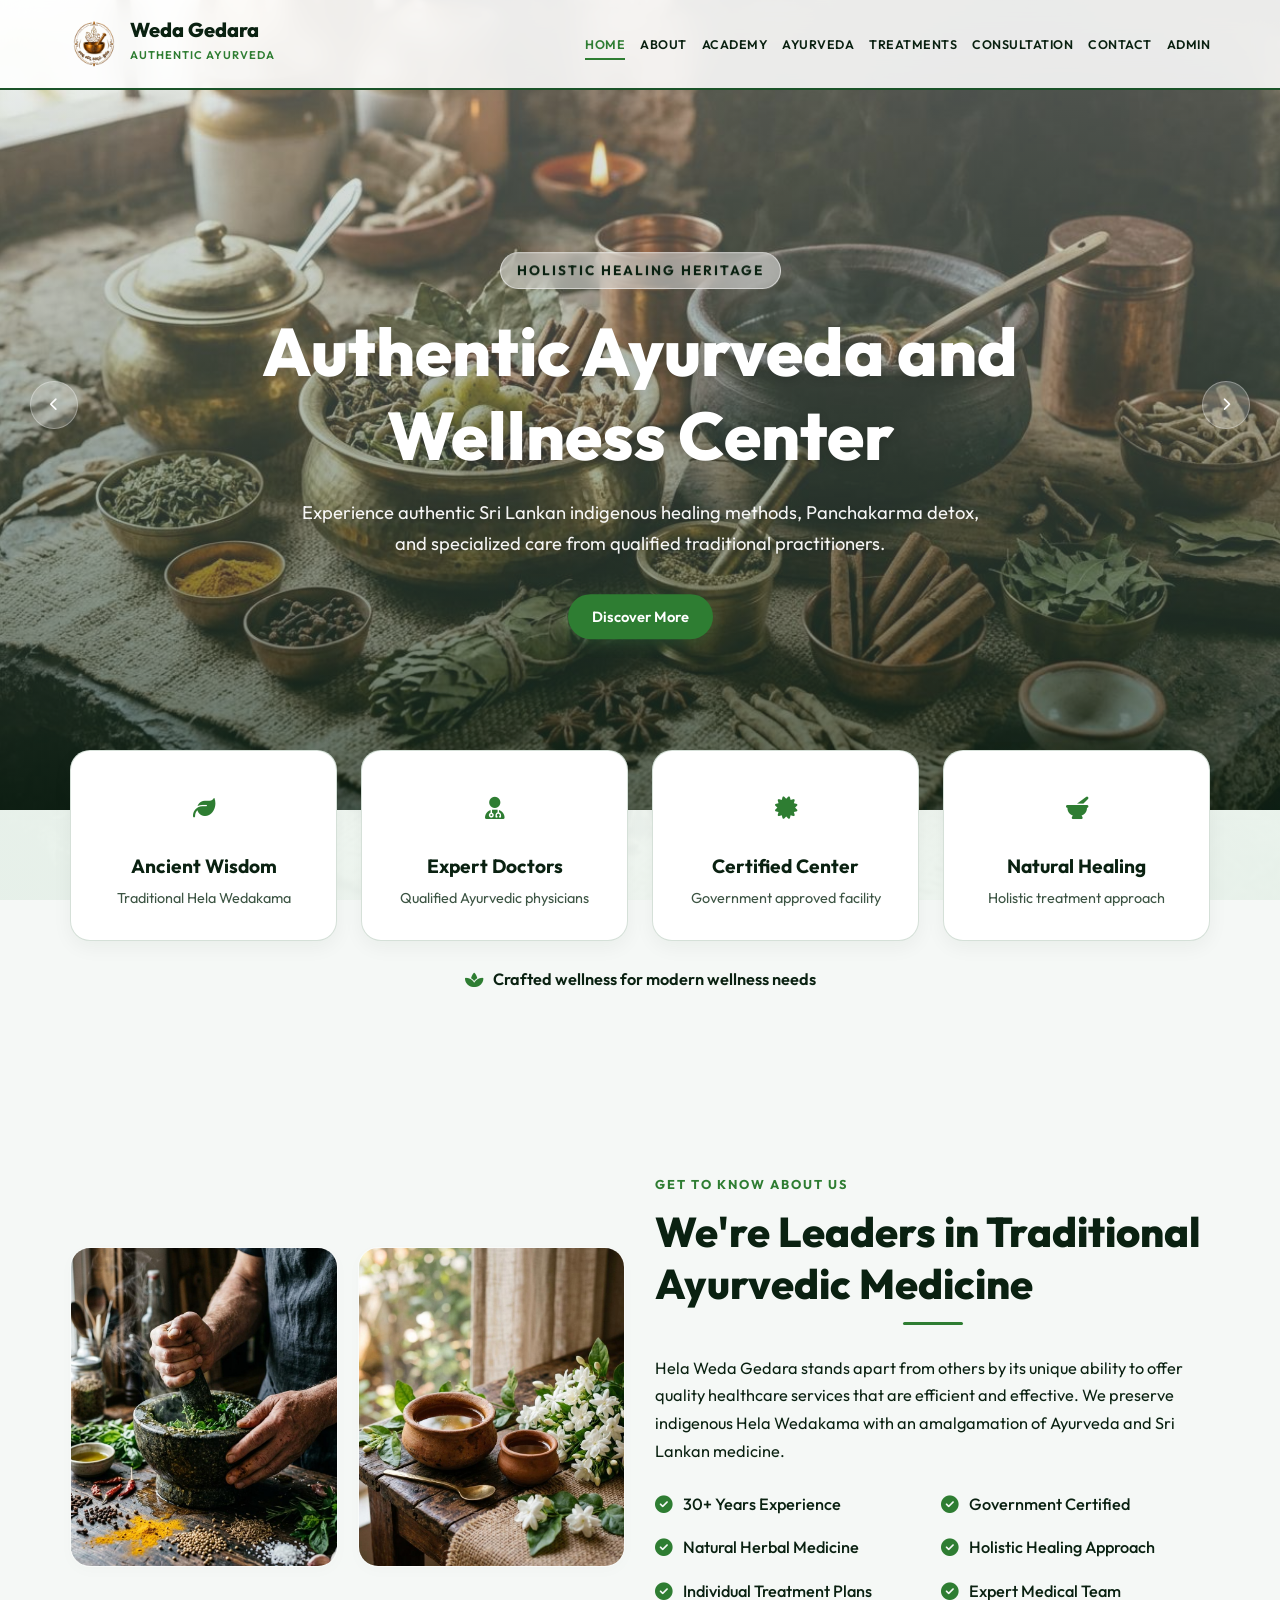
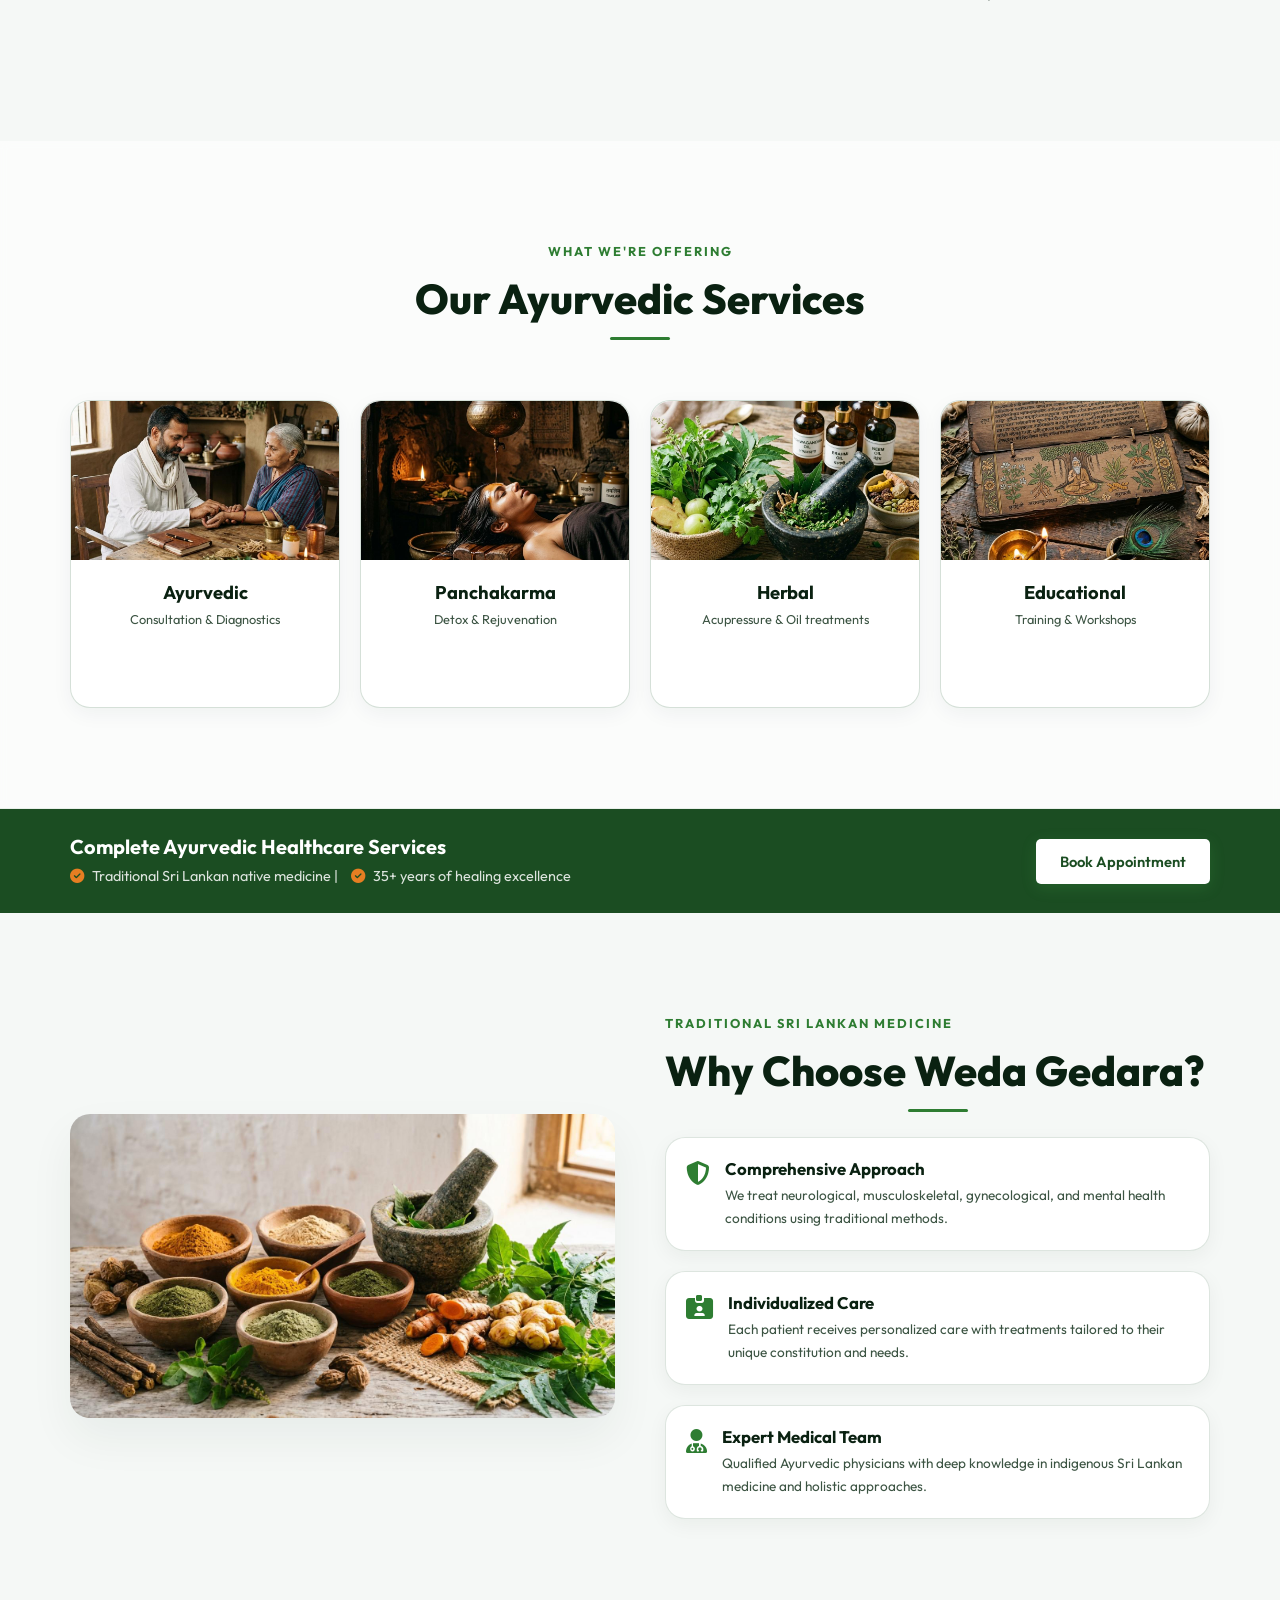
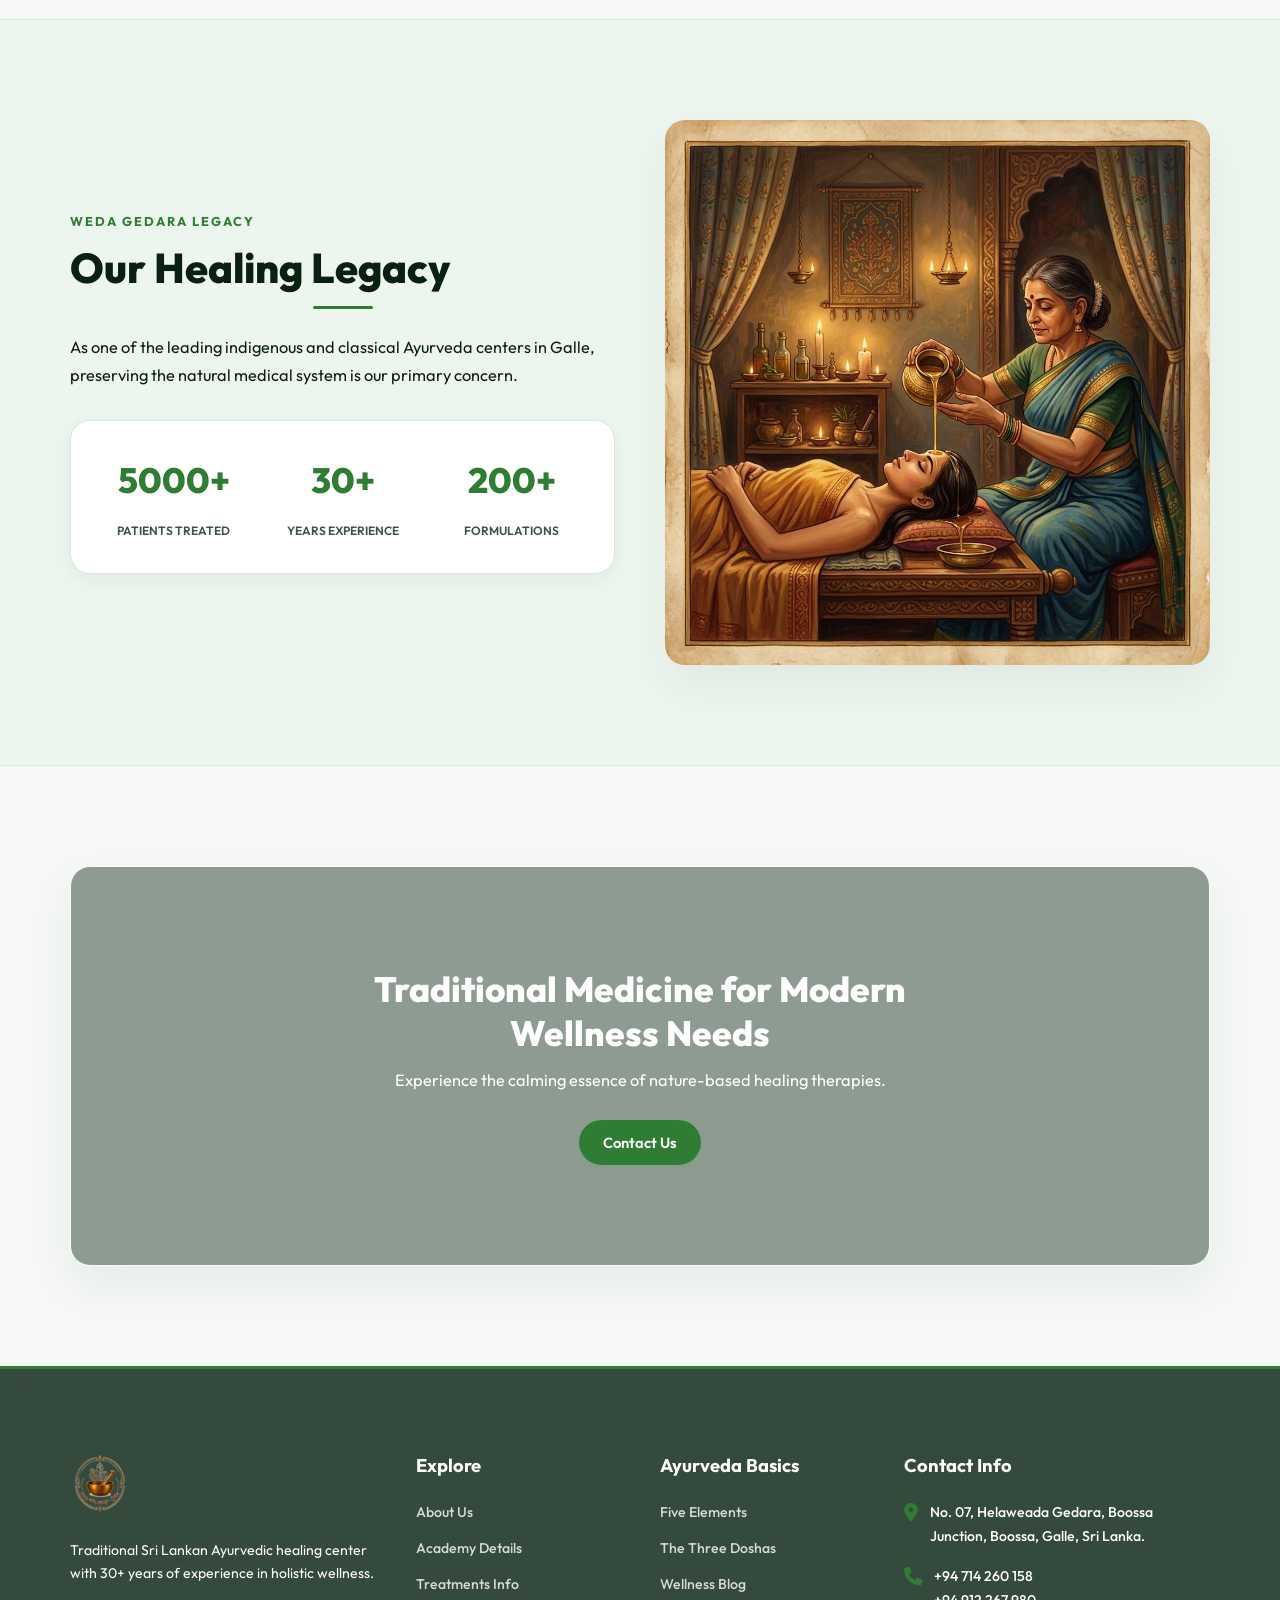
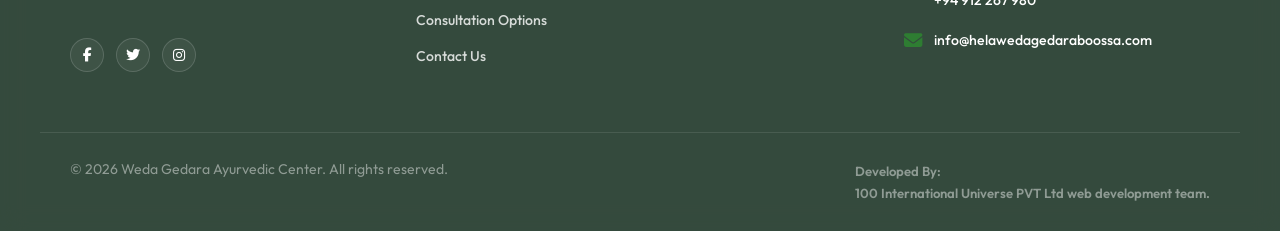
==== index.html @ 86a671c5 "Add files via upload" ====
<!DOCTYPE html>
<html lang="en">
<head>
    <meta charset="UTF-8">
    <meta name="viewport" content="width=device-width, initial-scale=1.0">
    <link rel="icon" type="image/png" href="images/logo.png">
    <title>Home || Weda Gedara || Authentic Ayurvedic Center</title>
    <meta name="description" content="Weda Gedara Ayurvedic Center - Authentic Sri Lankan Traditional Medicine & Healing">
    <!-- Stylesheet -->
    <link rel="stylesheet" href="css/style.css?v=1.2">
    <!-- FontAwesome Icons -->
    <link rel="stylesheet" href="https://cdnjs.cloudflare.com/ajax/libs/font-awesome/6.4.0/css/all.min.css">
</head>
<body>

    <!-- Header Navigation -->
    <header class="site-header">
        <div class="container header-container">
            <a href="index.html" class="logo-wrapper">
                <img src="images/logo.png" alt="Weda Gedara Logo" class="logo-img">
                <div class="logo-text">
                    <h1>Weda Gedara</h1>
                    <span>Authentic Ayurveda</span>
                </div>
            </a>
            <nav class="main-nav">
                <ul class="nav-links">
                    <li><a href="index.html" class="nav-item active">Home</a></li>
                    <li><a href="pages/about/about.html" class="nav-item">About</a></li>
                    <li><a href="pages/academy/academy.html" class="nav-item">Academy</a></li>
                    <li><a href="pages/ayurveda/ayurveda.html" class="nav-item">Ayurveda</a></li>
                    <li><a href="pages/treatments/treatments.html" class="nav-item">Treatments</a></li>
                    <li><a href="pages/consultation/consultation.html" class="nav-item">Consultation</a></li>
                    <li><a href="pages/contact/contact.html" class="nav-item">Contact</a></li>
                    <li><a href="admin/admin.php" class="nav-item" target="_blank">Admin</a></li>
                </ul>
                <button class="mobile-toggler" aria-label="Toggle Menu">
                    <span></span>
                    <span></span>
                    <span></span>
                </button>
            </nav>
        </div>
    </header>

    <!-- Mobile Nav Panel -->
    <div class="mobile-nav-overlay"></div>
    <div class="mobile-nav-panel">
        <a href="index.html" class="nav-item active">Home</a>
        <a href="pages/about/about.html" class="nav-item">About</a>
        <a href="pages/academy/academy.html" class="nav-item">Academy</a>
        <a href="pages/ayurveda/ayurveda.html" class="nav-item">Ayurveda</a>
        <a href="pages/treatments/treatments.html" class="nav-item">Treatments</a>
        <a href="pages/consultation/consultation.html" class="nav-item">Consultation</a>
        <a href="pages/contact/contact.html" class="nav-item">Contact</a>
        <a href="admin/admin.php" class="nav-item" target="_blank">Admin</a>
    </div>

    <!-- Hero Slider Section -->
    <section class="hero-slider">
        <div class="slide active" style="background-image: url('images/hero1.jpg');">
            <div class="slide-content">
                <span class="tagline" id="home_hero_tagline">Traditional Sri Lankan Healing</span>
                <h2 id="home_hero_title">Authentic Ayurveda <span class="serif-italic-highlight">and</span> Wellness Center</h2>
                <p id="home_hero_desc">Preserving the 3,000-year-old heritage of indigenous Desheeya Chikitsa blended with classical Ayurveda.</p>
                <div class="slide-buttons">
                    <a href="pages/about/about.html" class="btn btn-primary">Discover More</a>
                </div>
            </div>
        </div>
        <div class="slide" style="background-image: url('images/slide1.jpg');">
            <div class="slide-content">
                <span class="tagline">30+ Years of Excellence</span>
                <h2>Holistic Healing <span>&</span> Natural Medicine</h2>
                <p>Restore harmony to your body, mind, and spirit with tailored Panchakarma treatments.</p>
                <div class="slide-buttons">
                    <a href="pages/consultation/consultation.html" class="btn btn-primary">Book Consultation</a>
                </div>
            </div>
        </div>
        <div class="slide" style="background-image: url('images/slide3.jpg');">
            <div class="slide-content">
                <span class="tagline">Government Certified Treatments</span>
                <h2>Traditional Medicine <span class="serif-italic-highlight">Academy</span></h2>
                <p>Study orthopedic medicine and traditional bone-setting from experienced practitioners.</p>
                <div class="slide-buttons">
                    <a href="pages/academy/academy.html" class="btn btn-primary">Explore Courses</a>
                </div>
            </div>
        </div>
        <!-- Slider Navigation -->
        <button class="slider-control slider-prev" aria-label="Previous slide"><i class="fa fa-chevron-left"></i></button>
        <button class="slider-control slider-next" aria-label="Next slide"><i class="fa fa-chevron-right"></i></button>
    </section>

    <!-- Overlay Badges / Features Grid -->
    <section class="container" style="margin-bottom: 80px;">
        <div class="features-grid">
            <div class="feature-card reveal-on-scroll">
                <div class="feature-icon-wrapper"><i class="fa fa-leaf"></i></div>
                <h3>Ancient Wisdom</h3>
                <p>Traditional Hela Wedakama</p>
            </div>
            <div class="feature-card reveal-on-scroll" style="transition-delay: 0.1s;">
                <div class="feature-icon-wrapper"><i class="fa fa-user-md"></i></div>
                <h3>Expert Doctors</h3>
                <p>Qualified Ayurvedic physicians</p>
            </div>
            <div class="feature-card reveal-on-scroll" style="transition-delay: 0.2s;">
                <div class="feature-icon-wrapper"><i class="fa fa-certificate"></i></div>
                <h3>Certified Center</h3>
                <p>Government approved facility</p>
            </div>
            <div class="feature-card reveal-on-scroll" style="transition-delay: 0.3s;">
                <div class="feature-icon-wrapper"><i class="fa fa-mortar-pestle"></i></div>
                <h3>Natural Healing</h3>
                <p>Holistic treatment approach</p>
            </div>
        </div>
        <div style="text-align: center; margin-top: 25px; font-weight: 600; color: var(--primary); display: flex; align-items: center; justify-content: center; gap: 10px;">
            <i class="fa fa-spa" style="color: var(--accent);"></i>
            <span>Crafted wellness for modern wellness needs</span>
        </div>
    </section>

    <!-- About Section (Image 1 Side-by-side Layout) -->
    <section class="section-padding reveal-on-scroll">
        <div class="container about-layout">
            <div class="about-images">
                <img src="images/about1.jpg" alt="Ayurvedic Oils" class="about-img-main">
                <img src="images/about2.jpg" alt="Traditional Herbal Pots" class="about-img-overlap">
            </div>
            <div class="about-content">
                <div class="section-header" style="text-align: left; margin-bottom: 30px;">
                    <span class="tagline">get to know about us</span>
                    <h2>We're Leaders in <span class="serif-italic-highlight">Traditional</span> Ayurvedic Medicine</h2>
                </div>
                <p>Hela Weda Gedara stands apart from others by its unique ability to offer quality healthcare services that are efficient and effective. We preserve indigenous Hela Wedakama with an amalgamation of Ayurveda and Sri Lankan medicine.</p>
                <div class="about-list">
                    <div class="about-list-item"><i class="fa fa-check-circle"></i> 30+ Years Experience</div>
                    <div class="about-list-item"><i class="fa fa-check-circle"></i> Government Certified</div>
                    <div class="about-list-item"><i class="fa fa-check-circle"></i> Natural Herbal Medicine</div>
                    <div class="about-list-item"><i class="fa fa-check-circle"></i> Holistic Healing Approach</div>
                    <div class="about-list-item"><i class="fa fa-check-circle"></i> Individual Treatment Plans</div>
                    <div class="about-list-item"><i class="fa fa-check-circle"></i> Expert Medical Team</div>
                </div>
            </div>
        </div>
    </section>

    <!-- Services Overview Section (Image 2 Badge cut-off resolved) -->
    <section class="section-padding reveal-on-scroll" style="background-color: rgba(255,255,255,0.6); backdrop-filter: blur(5px); border-bottom: 1px solid rgba(27, 94, 32, 0.08);">
        <div class="container">
            <div class="section-header">
                <span class="tagline">What we're offering</span>
                <h2>Our Ayurvedic Services</h2>
            </div>
            <div class="services-grid" style="grid-template-columns: repeat(4, 1fr); gap: 20px;">
                <div class="service-card">
                    <div class="service-img-wrapper" style="height: 160px;">
                        <img src="images/consultation_service.jpg" alt="Consultation">
                    </div>
                    <div class="service-info" style="padding: 20px 15px;">
                        <h3 style="font-size: 1.15rem; margin-bottom: 5px;">Ayurvedic</h3>
                        <p style="font-size: 0.8rem; min-height: auto; margin-bottom: 15px; color: var(--text-muted);">Consultation & Diagnostics</p>
                        <a href="pages/consultation/consultation.html" class="btn btn-outline" style="padding: 8px 16px; font-size: 0.85rem;">Read More</a>
                    </div>
                </div>
                <div class="service-card">
                    <div class="service-img-wrapper" style="height: 160px;">
                        <img src="images/panchakarma_service.jpg" alt="Therapy">
                    </div>
                    <div class="service-info" style="padding: 20px 15px;">
                        <h3 style="font-size: 1.15rem; margin-bottom: 5px;">Panchakarma</h3>
                        <p style="font-size: 0.8rem; min-height: auto; margin-bottom: 15px; color: var(--text-muted);">Detox & Rejuvenation</p>
                        <a href="pages/treatments/treatments.html" class="btn btn-outline" style="padding: 8px 16px; font-size: 0.85rem;">Read More</a>
                    </div>
                </div>
                <div class="service-card">
                    <div class="service-img-wrapper" style="height: 160px;">
                        <img src="images/herbal_service.jpg" alt="Herbal">
                    </div>
                    <div class="service-info" style="padding: 20px 15px;">
                        <h3 style="font-size: 1.15rem; margin-bottom: 5px;">Herbal</h3>
                        <p style="font-size: 0.8rem; min-height: auto; margin-bottom: 15px; color: var(--text-muted);">Acupressure & Oil treatments</p>
                        <a href="pages/treatments/treatments.html" class="btn btn-outline" style="padding: 8px 16px; font-size: 0.85rem;">Read More</a>
                    </div>
                </div>
                <div class="service-card">
                    <div class="service-img-wrapper" style="height: 160px;">
                        <img src="images/education_service.jpg" alt="Academy">
                    </div>
                    <div class="service-info" style="padding: 20px 15px;">
                        <h3 style="font-size: 1.15rem; margin-bottom: 5px;">Educational</h3>
                        <p style="font-size: 0.8rem; min-height: auto; margin-bottom: 15px; color: var(--text-muted);">Training & Workshops</p>
                        <a href="pages/academy/academy.html" class="btn btn-outline" style="padding: 8px 16px; font-size: 0.85rem;">Read More</a>
                    </div>
                </div>
            </div>
        </div>
    </section>

    <!-- Complete Healthcare Services Banner Bar -->
    <section class="reveal-on-scroll" style="background-color: #1b4d22; padding: 25px 0; color: white;">
        <div class="container" style="display: flex; justify-content: space-between; align-items: center; flex-wrap: wrap; gap: 20px;">
            <div>
                <h3 style="margin: 0 0 5px 0; color: white; font-size: 1.25rem;">Complete Ayurvedic Healthcare Services</h3>
                <p style="margin: 0; color: rgba(255,255,255,0.85); font-size: 0.9rem;"><i class="fa fa-circle-check" style="color: #e67e22; margin-right: 5px;"></i> Traditional Sri Lankan native medicine | <i class="fa fa-circle-check" style="color: #e67e22; margin-right: 5px; margin-left: 10px;"></i> 35+ years of healing excellence</p>
            </div>
            <a href="pages/consultation/consultation.html" class="btn btn-primary" style="background-color: white; color: #1b4d22; border-color: white; border-radius: 5px; padding: 10px 24px; font-weight: 600;">Book Appointment</a>
        </div>
    </section>

    <!-- Why Choose Weda Gedara Section -->
    <section class="section-padding container reveal-on-scroll">
        <div class="about-layout" style="align-items: center; gap: 50px;">
            <div class="about-images" style="display: block;">
                <img src="images/thumbsup.jpg" alt="Weda Gedara Staff" style="border-radius: var(--radius-md); box-shadow: var(--shadow-lg); width: 100%;">
            </div>
            <div class="about-content">
                <div class="section-header" style="text-align: left; margin-bottom: 25px;">
                    <span class="tagline">Traditional Sri Lankan medicine</span>
                    <h2>Why Choose Weda Gedara?</h2>
                </div>
                <div style="display: flex; flex-direction: column; gap: 20px;">
                    <div class="feature-card" style="padding: 20px; display: flex; align-items: flex-start; gap: 15px; background: white; text-align: left; border: 1px solid rgba(27, 83, 41, 0.15) !important;">
                        <i class="fa fa-shield-halved" style="font-size: 1.5rem; color: var(--accent); margin-top: 3px;"></i>
                        <div>
                            <h4 style="margin: 0 0 5px; font-size: 1.05rem; color: var(--primary);">Comprehensive Approach</h4>
                            <p style="margin: 0; font-size: 0.85rem; color: var(--text-muted);">We treat neurological, musculoskeletal, gynecological, and mental health conditions using traditional methods.</p>
                        </div>
                    </div>
                    <div class="feature-card" style="padding: 20px; display: flex; align-items: flex-start; gap: 15px; background: white; text-align: left; border: 1px solid rgba(27, 83, 41, 0.15) !important;">
                        <i class="fa fa-id-card-clip" style="font-size: 1.5rem; color: var(--accent); margin-top: 3px;"></i>
                        <div>
                            <h4 style="margin: 0 0 5px; font-size: 1.05rem; color: var(--primary);">Individualized Care</h4>
                            <p style="margin: 0; font-size: 0.85rem; color: var(--text-muted);">Each patient receives personalized care with treatments tailored to their unique constitution and needs.</p>
                        </div>
                    </div>
                    <div class="feature-card" style="padding: 20px; display: flex; align-items: flex-start; gap: 15px; background: white; text-align: left; border: 1px solid rgba(27, 83, 41, 0.15) !important;">
                        <i class="fa fa-user-doctor" style="font-size: 1.5rem; color: var(--accent); margin-top: 3px;"></i>
                        <div>
                            <h4 style="margin: 0 0 5px; font-size: 1.05rem; color: var(--primary);">Expert Medical Team</h4>
                            <p style="margin: 0; font-size: 0.85rem; color: var(--text-muted);">Qualified Ayurvedic physicians with deep knowledge in indigenous Sri Lankan medicine and holistic approaches.</p>
                        </div>
                    </div>
                </div>
            </div>
        </div>
    </section>

    <!-- Our Healing Legacy Section -->
    <section class="section-padding reveal-on-scroll" style="background-color: var(--accent-light); border-top: 1px solid rgba(27, 94, 32, 0.08); border-bottom: 1px solid rgba(27, 94, 32, 0.08);">
        <div class="container about-layout" style="align-items: center; gap: 50px;">
            <div class="about-content">
                <div class="section-header" style="text-align: left; margin-bottom: 25px;">
                    <span class="tagline">Weda Gedara Legacy</span>
                    <h2>Our Healing Legacy</h2>
                </div>
                <p>As one of the leading indigenous and classical Ayurveda centers in Galle, preserving the natural medical system is our primary concern.</p>
                <div class="counters-grid" style="background: white; border: 1px solid rgba(27, 83, 41, 0.15) !important; margin-top: 30px;">
                    <div class="counter-item">
                        <span class="counter-num">5000+</span>
                        <span class="counter-label" style="font-size: 0.75rem;">Patients Treated</span>
                    </div>
                    <div class="counter-item">
                        <span class="counter-num">30+</span>
                        <span class="counter-label" style="font-size: 0.75rem;">Years Experience</span>
                    </div>
                    <div class="counter-item">
                        <span class="counter-num">200+</span>
                        <span class="counter-label" style="font-size: 0.75rem;">Formulations</span>
                    </div>
                </div>
            </div>
            <div class="about-images" style="display: block;">
                <img src="images/ayurveda_heals.jpg" alt="Ayurveda Heals" style="border-radius: var(--radius-md); box-shadow: var(--shadow-lg); width: 100%;">
            </div>
        </div>
    </section>

    <!-- Video Story Section (Image 4 Video Loop Integration) -->
    <section class="container section-padding reveal-on-scroll">
        <div class="video-promo-section">
            <video autoplay loop muted playsinline class="promo-video-bg">
                <source src="https://assets.mixkit.co/videos/preview/mixkit-forest-stream-in-the-sunlight-529-large.mp4" type="video/mp4">
                Your browser does not support the video tag.
            </video>
            <div class="video-promo-content">
                <h2>Traditional Medicine for Modern Wellness Needs</h2>
                <p style="margin-bottom: 25px;">Experience the calming essence of nature-based healing therapies.</p>
                <a href="pages/contact/contact.html" class="btn btn-primary">Contact Us</a>
            </div>
        </div>
    </section>

    <!-- Footer Area -->
    <footer class="site-footer">
        <div class="container footer-grid">
            <div class="footer-logo">
                <img src="images/footerlogo.png" alt="Weda Gedara Logo" style="max-height: 60px; width: auto; align-self: start; margin-bottom: 10px;">
                <p>Traditional Sri Lankan Ayurvedic healing center with 30+ years of experience in holistic wellness.</p>
                <div class="footer-socials">
                    <a href="#" class="social-icon" aria-label="Facebook"><i class="fab fa-facebook-f"></i></a>
                    <a href="#" class="social-icon" aria-label="Twitter"><i class="fab fa-twitter"></i></a>
                    <a href="#" class="social-icon" aria-label="Instagram"><i class="fab fa-instagram"></i></a>
                </div>
            </div>
            <div>
                <h4>Explore</h4>
                <ul class="footer-links-list">
                    <li><a href="pages/about/about.html">About Us</a></li>
                    <li><a href="pages/academy/academy.html">Academy Details</a></li>
                    <li><a href="pages/treatments/treatments.html">Treatments Info</a></li>
                    <li><a href="pages/consultation/consultation.html">Consultation Options</a></li>
                    <li><a href="pages/contact/contact.html">Contact Us</a></li>
                </ul>
            </div>
            <div>
                <h4>Ayurveda Basics</h4>
                <ul class="footer-links-list">
                    <li><a href="pages/ayurveda/ayurveda.html">Five Elements</a></li>
                    <li><a href="pages/ayurveda/ayurveda.html#doshas">The Three Doshas</a></li>
                    <li><a href="pages/blog/blog.html">Wellness Blog</a></li>
                </ul>
            </div>
            <div class="footer-contact-col">
                <h4>Contact Info</h4>
                <ul class="footer-contact-info">
                    <li><i class="fa fa-map-marker-alt"></i> <span>No. 07, Helaweada Gedara, Boossa Junction, Boossa, Galle, Sri Lanka.</span></li>
                    <li><i class="fa fa-phone"></i> <span>+94 714 260 158<br>+94 912 267 980</span></li>
                    <li><i class="fa fa-envelope"></i> <span>info@helawedagedaraboossa.com</span></li>
                </ul>
            </div>
        </div>
        <div class="container footer-bottom">
            <p>&copy; 2026 Weda Gedara Ayurvedic Center. All rights reserved.</p>
            <div class="dev-credit-wrapper">
                <span>Developed By: <br>100 International Universe PVT Ltd web development team.</span>
            </div>
        </div>
    </footer>

    <!-- Scripts -->
    <script src="js/script.js"></script>
</body>
</html>
---- css/style.css ----
/* ==========================================================================
   HELA WEDA GEDARA - STYLE SYSTEM (LIGHT GREEN FROSTED GLASSMORPHISM EDITION)
   ========================================================================== */

/* Google Fonts Import */
@import url('https://fonts.googleapis.com/css2?family=Outfit:wght@300;400;500;600;700;800;900&family=Noto+Sans+Sinhala:wght@300;400;500;600;700;800&display=swap');

:root {
    /* Color Tokens (Solid Herbal Green & High Contrast White Palette) */
    --primary: #0a2111;          /* Deep herbal black-green for solid text legibility */
    --primary-light: #1b5329;    /* Rich green highlights & active links */
    --accent: #2e7d32;           /* Solid herbal accent green */
    --accent-light: #edf5ef;     /* Solid soft green highlights background */
    --white: #ffffff;
    --bg-light: #f4f8f5;         /* Soft solid light-green background */
    --card-bg: #ffffff;          /* Solid pure white card background for maximum contrast */
    --text-dark: #0a2111;        /* Deep readable solid dark-green text */
    --text-muted: #3c5443;       /* Solid medium-green details */
    --border-color: rgba(27, 83, 41, 0.16); /* Solid clean borders */
    
    /* Layout/Spacing Tokens */
    --header-height: 90px;
    
    /* Border Radii */
    --radius-sm: 12px;
    --radius-md: 20px;
    --radius-lg: 32px;
    
    /* Shadows */
    --shadow-sm: 0 4px 15px rgba(18, 43, 28, 0.02);
    --shadow-md: 0 10px 30px rgba(18, 43, 28, 0.04);
    --shadow-lg: 0 20px 45px rgba(18, 43, 28, 0.06);
    
    /* Fonts matching Forest Theme */
    --font-heading: 'Outfit', sans-serif;
    --font-body: 'Outfit', sans-serif;
    --font-sinhala: 'Noto Sans Sinhala', 'Outfit', sans-serif;
}

/* Reset and Base Styles - Fully constrained for mobile viewports to prevent overflow */
*, *::before, *::after {
    box-sizing: border-box;
    margin: 0;
    padding: 0;
}

html, body {
    max-width: 100% !important;
    overflow-x: hidden !important;
    margin: 0;
    padding: 0;
}

html {
    scroll-behavior: smooth;
}

body {
    font-family: var(--font-body);
    font-size: 1.02rem;
    background-color: #f5f8f6;
    color: var(--text-dark);
    line-height: 1.7;
    /* Soft faint parchment paper backdrop - reduced opacity on image */
    background-image: radial-gradient(circle at 50% 50%, rgba(247, 251, 248, 0.96) 0%, rgba(235, 245, 238, 0.98) 100%), url('../images/hero1.jpg');
    background-size: cover;
    background-position: center;
    background-attachment: fixed;
}

h1, h2, h3, h4, h5, h6 {
    font-family: var(--font-heading);
    font-weight: 700;
    line-height: 1.25;
    color: var(--primary);
    margin-bottom: 0.5em;
}

p {
    margin-bottom: 1.5rem;
    font-weight: 400;
}

strong, b {
    font-weight: 700;
    color: var(--primary);
}

a {
    color: var(--accent);
    text-decoration: none;
    transition: all 0.3s ease;
    font-weight: 600;
}

a:hover {
    color: var(--primary);
}

img {
    max-width: 100%;
    height: auto;
    display: block;
}

ul {
    list-style: none;
}

/* Custom Sinhala Text Support Styling */
.sinhala-text, [lang="si"] {
    font-family: var(--font-sinhala);
    font-size: 0.94rem;
    line-height: 1.7;
    color: var(--text-dark);
    font-weight: 500;
}

.sinhala-text strong, [lang="si"] strong {
    font-weight: 700;
}

/* ==========================================================================
   COMMON LAYOUTS & CONTAINERS
   ========================================================================== */

.container {
    max-width: 1200px;
    margin: 0 auto;
    padding-left: 30px;
    padding-right: 30px;
}

.section-padding {
    padding-top: 100px;
    padding-bottom: 100px;
}

/* Section Header */
.section-header {
    text-align: center;
    max-width: 750px;
    margin: 0 auto 60px;
}

.section-header .tagline {
    font-family: var(--font-heading);
    text-transform: uppercase;
    font-size: 0.8rem;
    letter-spacing: 2px;
    color: var(--accent);
    margin-bottom: 10px;
    display: block;
    font-weight: 700;
}

.section-header h2 {
    font-size: 2.6rem;
    font-weight: 800;
    position: relative;
    padding-bottom: 15px;
    color: var(--primary);
}

.section-header h2::after {
    content: '';
    position: absolute;
    bottom: 0;
    left: 50%;
    transform: translateX(-50%);
    width: 60px;
    height: 3px;
    background-color: var(--accent);
    border-radius: 2px;
}

/* Buttons (Frosted Pill buttons matching UI style) */
.btn {
    display: inline-flex;
    align-items: center;
    justify-content: center;
    padding: 10px 24px;
    border-radius: 50px; /* Pill buttons from mockups */
    font-family: var(--font-heading);
    font-size: 0.92rem;
    font-weight: 600;
    transition: all 0.4s cubic-bezier(0.4, 0, 0.2, 1);
    cursor: pointer;
    border: none;
    gap: 8px;
}

.btn-primary {
    background-color: var(--accent);
    color: var(--white);
    box-shadow: 0 4px 15px rgba(76, 175, 80, 0.2);
}

.btn-primary:hover {
    background-color: var(--primary);
    transform: translateY(-2px);
    box-shadow: 0 6px 20px rgba(18, 43, 28, 0.25);
}

.btn-outline {
    background-color: rgba(255, 255, 255, 0.45);
    color: var(--text-dark);
    border: 1px solid rgba(255, 255, 255, 0.5);
    backdrop-filter: blur(10px);
    -webkit-backdrop-filter: blur(10px);
}

.btn-outline:hover {
    background-color: var(--accent);
    color: var(--white);
    border-color: var(--accent);
    transform: translateY(-2px);
}

/* ==========================================================================
   HEADER / NAVIGATION (Premium Frosted Glassmorphism Top Bar)
   ========================================================================== */

.site-header {
    position: fixed;
    top: 0;
    left: 0;
    width: 100%;
    height: var(--header-height);
    background-image: linear-gradient(rgba(255, 255, 255, 0.88), rgba(255, 255, 255, 0.88)), url('../images/ayurveda_artwork.jpg') !important;
    background-size: cover !important;
    background-position: center !important;
    backdrop-filter: blur(15px) !important;
    -webkit-backdrop-filter: blur(15px) !important;
    border-bottom: 2px solid #1b5329 !important;
    z-index: 1000;
    transition: all 0.4s ease;
}

.site-header.scrolled {
    height: 75px;
    background-image: linear-gradient(rgba(255, 255, 255, 0.94), rgba(255, 255, 255, 0.94)), url('../images/ayurveda_artwork.jpg') !important;
    box-shadow: 0 4px 20px rgba(10, 35, 18, 0.08) !important;
}

.header-container {
    display: flex;
    align-items: center;
    justify-content: space-between;
    gap: 40px;
    height: 100%;
}

.logo-wrapper {
    display: flex;
    align-items: center;
    gap: 12px;
}

.logo-img {
    height: 55px;
    width: auto;
    object-fit: contain;
}

.logo-text h1 {
    font-size: 1.4rem;
    margin: 0;
    line-height: 1;
    font-weight: 800;
    color: var(--primary);
}

.logo-text span {
    font-size: 0.7rem;
    color: var(--accent); /* Light-green logo highlights */
    letter-spacing: 1px;
    text-transform: uppercase;
    font-weight: 600;
}

/* Navigation Links */
.main-nav {
    display: flex;
    align-items: center;
    gap: 30px;
}

.nav-links {
    display: flex;
    align-items: center;
    gap: 28px;
}

.nav-item {
    font-family: var(--font-body);
    font-size: 0.85rem;
    text-transform: uppercase;
    letter-spacing: 1px;
    color: var(--primary);
    position: relative;
    padding: 8px 0;
    font-weight: 600;
}

.nav-item::after {
    content: '';
    position: absolute;
    bottom: 0;
    left: 0;
    width: 0;
    height: 2px;
    background-color: var(--accent);
    transition: width 0.3s ease;
}

.nav-item:hover, .nav-item.active {
    color: var(--accent);
}

.nav-item:hover::after, .nav-item.active::after {
    width: 100%;
}

/* Mobile Toggler */
.mobile-toggler {
    display: none;
    flex-direction: column;
    justify-content: space-between;
    width: 24px;
    height: 16px;
    background: transparent;
    border: none;
    cursor: pointer;
    z-index: 1100;
}

.mobile-toggler span {
    display: block;
    width: 100%;
    height: 2px;
    background-color: var(--primary);
    transition: all 0.3s ease;
}

/* Mobile Nav Panel */
.mobile-nav-panel {
    position: fixed;
    top: 0;
    right: -100%;
    width: 300px;
    height: 100vh;
    background-color: rgba(255, 255, 255, 0.75);
    backdrop-filter: blur(25px);
    -webkit-backdrop-filter: blur(25px);
    box-shadow: var(--shadow-lg);
    z-index: 1050;
    padding: 100px 40px 40px;
    display: flex;
    flex-direction: column;
    gap: 24px;
    transition: right 0.4s cubic-bezier(0.4, 0, 0.2, 1);
    border-left: 1px solid rgba(255, 255, 255, 0.4);
}

.mobile-nav-panel.open {
    right: 0;
}

.mobile-nav-panel .nav-item {
    font-size: 1.15rem;
    font-weight: 700;
    color: var(--primary);
}

.mobile-nav-panel .nav-item::after {
    background-color: var(--accent);
}

.mobile-nav-overlay {
    position: fixed;
    top: 0;
    left: 0;
    width: 100%;
    height: 100vh;
    background-color: rgba(18, 43, 28, 0.2);
    z-index: 1040;
    opacity: 0;
    pointer-events: none;
    transition: opacity 0.3s ease;
}

.mobile-nav-overlay.show {
    opacity: 1;
    pointer-events: auto;
}

/* ==========================================================================
   HERO / BANNER SLIDER
   ========================================================================== */

.hero-slider {
    position: relative;
    height: 90vh;
    width: 100%;
    overflow: hidden;
}

.slide {
    position: absolute;
    top: 0;
    left: 0;
    width: 100%;
    height: 100%;
    opacity: 0;
    z-index: 1;
    transition: opacity 1.2s cubic-bezier(0.4, 0, 0.2, 1);
    background-size: cover;
    background-position: center;
}

.slide.active {
    opacity: 1;
    z-index: 2;
}

/* Torn paper overlay gradient styling */
.slide::before {
    content: '';
    position: absolute;
    top: 0;
    left: 0;
    width: 100%;
    height: 100%;
    background: linear-gradient(180deg, rgba(238, 245, 240, 0.35) 0%, rgba(18, 43, 28, 0.65) 100%);
    z-index: 2;
}

.slide-content {
    position: absolute;
    top: 55%;
    left: 50%;
    transform: translate(-50%, -50%);
    text-align: center;
    width: 90%;
    max-width: 850px;
    z-index: 3;
}

.slide-content .tagline {
    font-family: var(--font-heading);
    text-transform: uppercase;
    font-size: 0.85rem;
    letter-spacing: 2px;
    color: var(--primary);
    margin-bottom: 20px;
    display: inline-block;
    background-color: rgba(255, 255, 255, 0.45);
    border: 1px solid rgba(255, 255, 255, 0.6);
    backdrop-filter: blur(10px);
    -webkit-backdrop-filter: blur(10px);
    padding: 6px 16px;
    border-radius: 50px;
    font-weight: 700;
}

.slide-content h2 {
    font-size: 4.2rem;
    color: var(--white);
    margin-bottom: 20px;
    text-shadow: 0 2px 10px rgba(0,0,0,0.15);
    font-weight: 800;
}

.slide-content h2 span {
    color: var(--white);
}

.slide-content p {
    color: rgba(255, 255, 255, 0.95);
    font-size: 1.15rem;
    max-width: 700px;
    margin: 0 auto 35px;
    text-shadow: 0 1px 4px rgba(0,0,0,0.1);
}

.slide-buttons {
    display: flex;
    justify-content: center;
    gap: 16px;
}

/* Slider Controls */
.slider-control {
    position: absolute;
    top: 50%;
    transform: translateY(-50%);
    width: 48px;
    height: 48px;
    border-radius: 50%;
    background-color: rgba(255, 255, 255, 0.2);
    border: 1px solid rgba(255, 255, 255, 0.3);
    color: var(--white);
    display: flex;
    align-items: center;
    justify-content: center;
    cursor: pointer;
    z-index: 10;
    transition: all 0.3s ease;
}

.slider-control:hover {
    background-color: var(--white);
    color: var(--accent);
    border-color: var(--white);
}

.slider-prev { left: 30px; }
.slider-next { right: 30px; }

/* ==========================================================================
   GLOBAL GLASSMORPHISM CARDS (Apply Frosted Glass layout to all containers)
   ========================================================================== */

.feature-card, 
.service-card, 
.selector-card-box, 
.course-detail-pane, 
.rates-table-wrapper, 
.appointment-card, 
.blog-card, 
.why-choose-card,
.counters-grid {
    background: #ffffff !important; /* Solid pure white background for maximum text contrast */
    border: 1px solid rgba(27, 83, 41, 0.18) !important;
    box-shadow: 0 6px 20px rgba(10, 33, 17, 0.05) !important;
    backdrop-filter: none !important;
    -webkit-backdrop-filter: none !important;
}

/* ==========================================================================
   FEATURES / BADGES CARDS
   ========================================================================== */

.features-grid {
    display: grid;
    grid-template-columns: repeat(4, 1fr);
    gap: 24px;
    margin-top: -60px;
    position: relative;
    z-index: 10;
}

.feature-card {
    padding: 30px 24px;
    border-radius: var(--radius-md);
    text-align: center;
    transition: all 0.4s cubic-bezier(0.4, 0, 0.2, 1);
}

.feature-card:hover {
    transform: translateY(-6px);
    border-color: var(--accent) !important;
}

.feature-icon-wrapper {
    width: 55px;
    height: 55px;
    background-color: rgba(255, 255, 255, 0.6);
    border-radius: 50%;
    display: flex;
    align-items: center;
    justify-content: center;
    margin: 0 auto 18px;
    color: var(--accent);
    font-size: 1.4rem;
}

.feature-card h3 {
    font-size: 1.2rem;
    margin-bottom: 8px;
    font-weight: 700;
}

.feature-card p {
    font-size: 0.9rem;
    color: var(--text-muted);
    margin: 0;
}

/* ==========================================================================
   ABOUT / LEGACY SECTION
   ========================================================================== */

.about-layout {
    display: flex;
    align-items: center;
    gap: 30px;
}

.about-images {
    flex: 1;
    display: grid;
    grid-template-columns: 1fr 1fr;
    gap: 20px;
}

.about-images img:only-child, 
.about-images > :only-child {
    grid-column: span 2 !important;
    width: 100% !important;
}

.about-img-main, .about-img-overlap {
    width: 100%;
    height: 320px;
    border-radius: var(--radius-md);
    object-fit: cover;
    box-shadow: var(--shadow-sm);
    border: 1px solid rgba(255, 255, 255, 0.45);
    transition: transform 0.4s ease;
}

.about-img-main:hover, .about-img-overlap:hover {
    transform: scale(1.03);
}

.about-content {
    flex: 1;
}

.about-list {
    margin: 25px 0 35px;
    display: grid;
    grid-template-columns: repeat(2, 1fr);
    gap: 16px;
}

.about-list-item {
    display: flex;
    align-items: center;
    gap: 10px;
    font-weight: 500;
    color: var(--text-dark);
}

.about-list-item i {
    color: var(--accent);
    font-size: 1.1rem;
}

/* Counters Box */
.counters-grid {
    display: grid;
    grid-template-columns: repeat(3, 1fr);
    gap: 24px;
    padding: 30px;
    border-radius: var(--radius-md);
    margin-top: 40px;
}

.counter-item {
    text-align: center;
}

.counter-num {
    font-size: 2.2rem;
    font-weight: 800;
    color: var(--accent);
    margin-bottom: 5px;
    display: block;
}

.counter-label {
    font-size: 0.85rem;
    color: var(--text-muted);
    font-weight: 600;
    text-transform: uppercase;
}

/* ==========================================================================
   SERVICES GRID (TREATMENTS & SERVICES) - Watercolor gradient background
   ========================================================================== */

.watercolor-section {
    background: linear-gradient(180deg, rgba(238, 245, 240, 0.2) 0%, rgba(219, 236, 225, 0.4) 100%) !important;
    border-top: 1px solid rgba(255, 255, 255, 0.45);
    border-bottom: 1px solid rgba(255, 255, 255, 0.45);
}

.services-grid {
    display: grid;
    grid-template-columns: repeat(3, 1fr);
    gap: 30px;
}

.service-card {
    border-radius: var(--radius-md);
    overflow: visible;
    transition: all 0.4s ease;
    position: relative;
}

.service-card:hover {
    transform: translateY(-5px);
    border-color: var(--accent) !important;
}

.service-img-wrapper {
    height: 220px;
    overflow: hidden;
    border-radius: 20px 20px 0 0;
    border-bottom: 1px solid rgba(255, 255, 255, 0.45);
}

.service-img-wrapper img {
    width: 100%;
    height: 100%;
    object-fit: cover;
    transition: transform 0.5s ease;
}

.service-card:hover .service-img-wrapper img {
    transform: scale(1.05);
}

.service-icon-badge {
    position: absolute;
    top: 195px;
    right: 24px;
    width: 48px;
    height: 48px;
    background-color: var(--accent);
    border-radius: 50%;
    display: flex;
    align-items: center;
    justify-content: center;
    color: var(--white);
    box-shadow: var(--shadow-md);
    z-index: 10;
}

.service-info {
    padding: 30px 24px 24px;
    text-align: center;
}

.service-info h3 {
    font-size: 1.25rem;
    margin-bottom: 10px;
    font-weight: 700;
}

.service-info p {
    font-size: 0.92rem;
    margin-bottom: 20px;
    min-height: 50px;
    color: var(--text-muted);
}

/* ==========================================================================
   WHY CHOOSE - IMAGE 3 BACKGROUND & CLEAN TEXTBOX OVERLAY
   ========================================================================== */

.why-choose-section {
    background-size: cover;
    background-position: center;
    background-attachment: fixed;
    position: relative;
    padding: 120px 0;
}

.why-choose-section::before {
    content: '';
    position: absolute;
    top: 0;
    left: 0;
    width: 100%;
    height: 100%;
    background-color: rgba(18, 43, 28, 0.45);
    z-index: 1;
}

.why-choose-section .container {
    position: relative;
    z-index: 2;
    display: flex;
    justify-content: flex-start;
}

.why-choose-card {
    padding: 45px;
    border-radius: var(--radius-md);
    max-width: 620px;
    width: 100%;
}

.why-choose-card h2 {
    color: var(--primary);
}

.why-choose-list {
    display: flex;
    flex-direction: column;
    gap: 24px;
    margin-top: 20px;
}

.why-choose-item {
    display: flex;
    gap: 15px;
}

.why-choose-item i {
    color: var(--accent);
    font-size: 1.4rem;
    margin-top: 3px;
}

.why-choose-item h4 {
    margin-bottom: 5px;
    font-weight: 700;
    color: var(--primary);
}

.why-choose-item p {
    margin: 0;
    font-size: 0.92rem;
    color: var(--text-muted);
}

/* ==========================================================================
   VIDEO BG CONTAINER
   ========================================================================== */

.video-promo-section {
    position: relative;
    width: 100%;
    height: 400px;
    border-radius: var(--radius-md);
    overflow: hidden;
    display: flex;
    align-items: center;
    justify-content: center;
    box-shadow: var(--shadow-lg);
    border: 1px solid rgba(255, 255, 255, 0.45);
    background-attachment: scroll !important;
    background-size: cover;
    background-position: center;
    background-repeat: no-repeat;
}

.promo-video-bg {
    position: absolute;
    top: 50%;
    left: 50%;
    width: 100%;
    height: 100%;
    object-fit: cover;
    transform: translate(-50%, -50%);
    z-index: 1;
}

.video-promo-section::before {
    content: '';
    position: absolute;
    top: 0;
    left: 0;
    width: 100%;
    height: 100%;
    background-color: rgba(18, 43, 28, 0.45);
    z-index: 2;
}

.video-promo-content {
    position: relative;
    z-index: 3;
    text-align: center;
    color: var(--white);
    max-width: 600px;
    padding: 20px;
}

.video-promo-content h2 {
    color: var(--white);
    font-size: 2.2rem;
    margin-bottom: 12px;
    font-weight: 800;
}

/* ==========================================================================
   ACADEMY / COURSES
   ========================================================================== */

.course-selector-grid {
    display: grid;
    grid-template-columns: repeat(2, 1fr);
    gap: 40px;
    margin-bottom: 50px;
}

.selector-card-box {
    border-radius: var(--radius-md);
    padding: 35px;
    text-align: center;
    cursor: pointer;
    transition: all 0.3s ease;
}

.selector-card-box:hover, .selector-card-box.active {
    border-color: var(--accent) !important;
    transform: translateY(-4px);
    background-color: rgba(255, 255, 255, 0.65) !important;
}

.selector-card-box .icon-box {
    width: 65px;
    height: 65px;
    border-radius: 50%;
    background-color: rgba(255, 255, 255, 0.6);
    color: var(--accent);
    display: flex;
    align-items: center;
    justify-content: center;
    font-size: 1.8rem;
    margin: 0 auto 20px;
}

.selector-card-box h3 {
    font-size: 1.4rem;
    margin-bottom: 10px;
    font-weight: 700;
}

.selector-card-box .price {
    display: inline-block;
    background-color: var(--accent);
    color: var(--white);
    padding: 6px 18px;
    border-radius: 50px; /* Pill tags */
    font-weight: 700;
    font-size: 1.05rem;
    margin-top: 15px;
}

.course-detail-pane {
    display: none;
    border-radius: var(--radius-md);
    padding: 45px;
}

.course-detail-pane.active {
    display: block;
}

.course-info-layout {
    display: grid;
    grid-template-columns: 2fr 1fr;
    gap: 45px;
}

.course-meta-grid {
    display: grid;
    grid-template-columns: repeat(2, 1fr);
    gap: 20px;
    margin: 30px 0;
}

.course-meta-item {
    background-color: rgba(255, 255, 255, 0.5);
    padding: 18px;
    border-radius: var(--radius-sm);
    display: flex;
    align-items: center;
    gap: 15px;
    border: 1px solid rgba(255, 255, 255, 0.45);
}

.course-meta-item i {
    font-size: 1.4rem;
    color: var(--accent);
}

.course-meta-item h4 {
    font-size: 0.85rem;
    margin: 0;
    color: var(--text-muted);
}

.course-meta-item p {
    font-size: 1.05rem;
    font-weight: 700;
    margin: 0;
    color: var(--primary);
}

.course-outline h3 {
    margin-top: 40px;
    border-left: 4px solid var(--accent);
    padding-left: 15px;
    font-weight: 700;
}

.outline-accordion {
    margin-top: 20px;
}

.accordion-item {
    border-bottom: 1px solid rgba(255, 255, 255, 0.35);
    padding: 16px 0;
}

.accordion-header {
    display: flex;
    align-items: center;
    justify-content: space-between;
    cursor: pointer;
}

.accordion-header h4 {
    margin: 0;
    font-size: 1.1rem;
    font-weight: 700;
    color: var(--primary);
}

.accordion-header i {
    transition: transform 0.3s ease;
}

.accordion-item.open .accordion-header i {
    transform: rotate(180deg);
}

.accordion-body {
    display: none;
    padding-top: 15px;
    color: var(--text-muted);
    font-size: 0.95rem;
}

.accordion-item.open .accordion-body {
    display: block;
}

/* ==========================================================================
   CONSULTATION / TABLES
   ========================================================================== */

.rates-table-wrapper {
    border-radius: var(--radius-md);
    overflow: hidden;
    overflow-x: auto;
    max-width: 780px; /* Restrict table width so it doesn't stretch to screen edges */
}

.consultation-info-grid {
    display: grid;
    grid-template-columns: 2.2fr 1fr;
    gap: 50px;
}

@media (max-width: 992px) {
    .consultation-info-grid {
        grid-template-columns: 1fr !important;
        gap: 30px !important;
    }
}

.rates-table {
    width: 100%;
    border-collapse: collapse;
    text-align: left;
}

.rates-table th {
    background-color: var(--accent);
    color: var(--white);
    padding: 18px 24px;
    font-family: var(--font-heading);
    font-weight: 700;
}

.rates-table td {
    padding: 16px 24px;
    border-bottom: 1px solid rgba(255, 255, 255, 0.35);
    font-weight: 500;
}

.rates-table tr:last-child td {
    border-bottom: none;
}

.rates-table tr:nth-child(even) {
    background-color: rgba(255, 255, 255, 0.25);
}

/* Booking Grid */
.booking-form-grid {
    display: grid;
    grid-template-columns: 1fr 1.1fr;
    gap: 30px;
    align-items: center;
    max-width: 960px;
    margin: 0 auto;
}

/* Contact Info Map Grid */
.contact-info-map-grid {
    display: grid;
    grid-template-columns: 1fr 1.2fr;
    gap: 40px;
    align-items: start;
}

/* Appointment Form */
.appointment-card {
    border-radius: var(--radius-md);
    padding: 45px;
    max-width: 850px;
    margin: 0 auto;
}

.form-grid {
    display: grid;
    grid-template-columns: repeat(2, 1fr);
    gap: 24px;
}

.form-group-full {
    grid-column: span 2;
}

.form-group label {
    display: block;
    font-family: var(--font-heading);
    font-size: 0.85rem;
    margin-bottom: 8px;
    color: var(--primary);
    font-weight: 600;
}

input[type="text"], input[type="email"], input[type="tel"], select, textarea {
    width: 100% !important;
    padding: 14px 20px !important;
    border-radius: var(--radius-sm) !important;
    border: 1.5px solid rgba(10, 33, 17, 0.28) !important; /* Highly visible green-grey border outline */
    background-color: #f5f9f6 !important; /* Soft textured green backdrop */
    font-family: var(--font-body) !important;
    font-size: 1rem !important;
    transition: all 0.3s ease !important;
    color: var(--primary) !important;
}

input::placeholder, textarea::placeholder {
    color: #8fa697 !important;
}

input:focus, select:focus, textarea:focus {
    outline: none !important;
    border-color: var(--accent) !important;
    background-color: #ffffff !important;
    box-shadow: 0 0 10px rgba(46, 125, 50, 0.2) !important;
}

.form-submit-btn, .appointment-form button, .contact-form button, form button[type="submit"] {
    background-color: var(--accent) !important;
    color: var(--white) !important;
    border-radius: 50px !important; /* Elegant pill button */
    padding: 12px 40px !important;
    border: none !important;
    font-weight: 700 !important;
    font-size: 1.05rem !important;
    transition: all 0.3s ease !important;
    cursor: pointer !important;
    display: inline-block;
    margin: 20px auto 0;
    box-shadow: 0 4px 15px rgba(46, 125, 50, 0.25) !important;
}

.form-submit-btn:hover, .appointment-form button:hover, .contact-form button:hover, form button[type="submit"]:hover {
    background-color: var(--primary-light) !important;
    transform: translateY(-2px) !important;
    box-shadow: 0 6px 20px rgba(46, 125, 50, 0.35) !important;
}

/* ==========================================================================
   BLOG / NEWS LISTING
   ========================================================================== */

.blog-grid {
    display: grid;
    grid-template-columns: repeat(3, 1fr);
    gap: 30px;
}

.blog-card {
    border-radius: var(--radius-md);
    overflow: hidden;
    display: flex;
    flex-direction: column;
}

.blog-card:hover {
    transform: translateY(-5px);
    border-color: var(--accent) !important;
}

.blog-img-wrapper {
    height: 190px;
    position: relative;
}

.blog-img-wrapper img {
    width: 100%;
    height: 100%;
    object-fit: cover;
}

.blog-date-badge {
    position: absolute;
    top: 20px;
    left: 20px;
    background-color: var(--accent);
    color: var(--white);
    padding: 5px 12px;
    border-radius: 50px;
    font-size: 0.75rem;
    font-weight: 700;
}

.blog-card-body {
    padding: 25px 22px;
    display: flex;
    flex-direction: column;
    flex: 1;
}

.blog-card-body h3 {
    font-size: 1.2rem;
    line-height: 1.35;
    margin-bottom: 12px;
    font-weight: 700;
    color: var(--primary);
}

.blog-card-body p {
    color: var(--text-muted);
    font-size: 0.9rem;
    margin-bottom: 20px;
    flex: 1;
}

.blog-readmore {
    font-family: var(--font-heading);
    font-weight: 600;
    display: inline-flex;
    align-items: center;
    gap: 6px;
    font-size: 0.88rem;
}

.blog-readmore i {
    font-size: 0.75rem;
    transition: transform 0.3s ease;
}

.blog-readmore:hover i {
    transform: translateX(4px);
}

/* ==========================================================================
   FOOTER (SOIL BROWN BACKDROP - Bradley style root theme)
   ========================================================================== */

.site-footer {
    position: relative;
    background-image: url('../images/hero2.jpg') !important; /* Beautiful dense traditional backdrop */
    background-size: cover;
    background-position: center;
    background-attachment: fixed;
    color: #ffffff !important;
    padding: 85px 0 25px;
    font-size: 0.88rem;
    border-top: 3px solid var(--accent);
    z-index: 1;
}

.site-footer::before {
    content: '';
    position: absolute;
    top: 0;
    left: 0;
    width: 100%;
    height: 100%;
    background-color: rgba(10, 36, 20, 0.82) !important; /* Dark contrast overlay to guarantee text legibility */
    backdrop-filter: blur(12px) !important; /* Soft blur so the traditional image remains visible */
    -webkit-backdrop-filter: blur(12px) !important;
    z-index: -1;
}

.site-footer h3, .site-footer h4 {
    color: #ffffff !important; /* Pure white headers for perfect contrast */
    margin-bottom: 24px;
    font-size: 1.15rem;
    font-weight: 700;
}

.site-footer h3 {
    font-size: 1.4rem;
}

.footer-grid {
    display: grid;
    grid-template-columns: 1.5fr 1fr 1fr 1.5fr;
    gap: 40px;
    margin-bottom: 60px;
}

.footer-logo {
    display: flex;
    flex-direction: column;
    gap: 15px;
}

.footer-logo p {
    line-height: 1.6;
}

.footer-links-list {
    display: flex;
    flex-direction: column;
    gap: 12px;
}

.footer-links-list a {
    color: rgba(255, 255, 255, 0.8);
    font-weight: 500;
}

.footer-links-list a:hover {
    color: var(--white);
    padding-left: 4px;
}

.footer-contact-info {
    display: flex;
    flex-direction: column;
    gap: 16px;
}

.footer-contact-info li {
    display: flex;
    gap: 12px;
    font-weight: 500;
}

.footer-contact-info i {
    color: var(--accent);
    font-size: 1.15rem;
    margin-top: 3px;
}

.social-icon {
    width: 34px;
    height: 34px;
    border-radius: 50%;
    background-color: rgba(255, 255, 255, 0.05);
    color: var(--white);
    display: flex;
    align-items: center;
    justify-content: center;
    transition: all 0.3s ease;
    border: 1px solid rgba(255, 255, 255, 0.15);
}

.social-icon:hover {
    background-color: var(--accent);
    color: var(--white);
    border-color: var(--accent);
    transform: translateY(-3px);
}

.footer-bottom {
    border-top: 1px solid rgba(255, 255, 255, 0.1);
    padding-top: 25px;
    display: flex;
    justify-content: space-between;
    align-items: center;
    color: rgba(255, 255, 255, 0.45);
    flex-wrap: wrap;
    gap: 15px;
}

.footer-bottom a {
    color: rgba(255, 255, 255, 0.45);
}

.footer-bottom a:hover {
    color: var(--white);
}

.dev-credit-wrapper {
    display: flex;
    align-items: center;
    gap: 6px;
    font-size: 0.82rem;
    color: rgba(255, 255, 255, 0.45);
    font-weight: 600;
    flex-wrap: wrap;
}

.dev-logo-img {
    height: 32px;
    width: auto;
    object-fit: contain;
    vertical-align: middle;
}

/* ==========================================================================
   RESPONSIVE DESIGN (MEDIA QUERIES)
   ========================================================================== */

@media (min-width: 1200px) {
    .container {
        max-width: 1200px;
    }
}

/* Widescreen Tablet & Small Laptop (Prevent overlap on intermediate PC screens) */
@media (min-width: 1251px) and (max-width: 1400px) {
    .nav-links {
        gap: 15px !important;
    }
    .nav-item {
        font-size: 0.78rem !important;
        letter-spacing: 0.5px !important;
    }
    .logo-text h1 {
        font-size: 1.25rem !important;
    }
    .logo-img {
        height: 48px !important;
    }
}

/* Tablet Landscape and Smaller (Switch to Hamburger Menu) */
@media (max-width: 1250px) {
    .nav-links {
        display: none !important;
    }
    
    .mobile-toggler {
        display: flex !important;
    }
    
    .header-container {
        padding-left: 12px !important;
        padding-right: 12px !important;
        width: 100% !important;
    }
}

/* Tablet Portrait & Grid Optimizations */
@media (max-width: 1024px) {
    body {
        font-size: 1rem;
    }
    
    .container {
        max-width: 960px;
        padding-left: 20px;
        padding-right: 20px;
    }
    
    .features-grid {
        grid-template-columns: repeat(2, 1fr);
        margin-top: -30px;
        gap: 20px;
    }
    
    .services-grid, .blog-grid {
        grid-template-columns: repeat(2, 1fr) !important;
        gap: 25px;
    }
    
    .footer-grid {
        grid-template-columns: repeat(2, 1fr);
        gap: 30px;
    }
    
    .about-layout {
        gap: 40px;
    }
}

/* Mobile Portrait */
@media (max-width: 768px) {
    :root {
        --header-height: 75px;
    }
    
    .container {
        padding-left: 15px;
        padding-right: 15px;
    }
    
    .course-meta-grid {
        grid-template-columns: 1fr !important;
        gap: 15px;
    }
    
    .rates-table {
        min-width: 550px !important;
    }
    
    .logo-img {
        height: 42px !important;
    }
    
    .logo-text h1 {
        font-size: 1.15rem !important;
    }
    
    .logo-text span {
        font-size: 0.6rem !important;
        letter-spacing: 0.5px !important;
    }
    
    .section-padding {
        padding-top: 70px;
        padding-bottom: 70px;
    }
    
    .section-header h2 {
        font-size: 2.1rem;
    }
    
    .hero-slider {
        height: 80vh;
    }
    
    .slide-content h2 {
        font-size: 2.4rem;
    }
    
    .about-layout {
        flex-direction: column;
        gap: 30px;
    }
    
    .about-images {
        width: 100%;
    }
    
    .about-img-main, .about-img-overlap {
        height: 250px;
    }
    
    .why-choose-card {
        padding: 30px 20px;
    }
    
    .form-grid {
        grid-template-columns: 1fr;
        gap: 15px;
    }
    
    .form-group-full {
        grid-column: span 1;
    }

    .bilingual-grid {
        grid-template-columns: 1fr !important;
        gap: 24px !important;
    }

    .course-selector-grid {
        grid-template-columns: 1fr !important;
        gap: 20px !important;
    }

    .course-info-layout {
        grid-template-columns: 1fr !important;
        gap: 30px !important;
    }
}

@media (max-width: 576px) {
    .section-header h2 {
        font-size: 1.8rem;
    }
    
    .features-grid, .services-grid, .blog-grid, .footer-grid, .counters-grid {
        grid-template-columns: 1fr !important;
        gap: 20px;
    }
    
    .slide-content h2 {
        font-size: 1.9rem;
    }
}

/* Bilingual layout grid system */
.bilingual-grid {
    display: grid;
    grid-template-columns: 1fr 1fr;
    gap: 40px;
    margin-top: 30px;
}

/* Contact page grid system */
.contact-grid {
    display: grid;
    grid-template-columns: 1fr 2fr;
    gap: 50px;
}

@media (max-width: 992px) {
    .contact-grid {
        grid-template-columns: 1fr !important;
        gap: 30px !important;
    }
    .booking-form-grid {
        grid-template-columns: 1fr !important;
        gap: 30px !important;
    }
    .contact-info-map-grid {
        grid-template-columns: 1fr !important;
        gap: 30px !important;
    }
}

/* Beautiful responsive footer grid - prevents long vertical listing on mobile/tab */
@media (max-width: 768px) {
    .footer-grid {
        grid-template-columns: repeat(2, 1fr) !important;
        gap: 30px !important;
    }
    .footer-logo {
        grid-column: span 2;
    }
    .footer-contact-col {
        grid-column: span 2;
    }
}

/* Force social media links in footer to lay out side-by-side (row) */
.footer-socials {
    display: flex !important;
    flex-direction: row !important;
    gap: 12px !important;
    margin-top: 15px !important;
}

/* Premium directional scroll reveal animations with ultra-smooth bezier curve */
.reveal-on-scroll {
    opacity: 0 !important;
    transform: translateY(30px) scale(0.97) !important;
    transition: opacity 1.4s cubic-bezier(0.16, 1, 0.3, 1), transform 1.4s cubic-bezier(0.16, 1, 0.3, 1) !important;
    will-change: transform, opacity;
}
.reveal-on-scroll.revealed {
    opacity: 1 !important;
    transform: translateY(0) scale(1) !important;
}

/* Sequential Staggered Scroll Delays for Grid elements */
.services-grid > .service-card:nth-child(1) { transition-delay: 0.1s !important; }
.services-grid > .service-card:nth-child(2) { transition-delay: 0.2s !important; }
.services-grid > .service-card:nth-child(3) { transition-delay: 0.3s !important; }

.features-grid > .feature-card:nth-child(1) { transition-delay: 0.05s !important; }
.features-grid > .feature-card:nth-child(2) { transition-delay: 0.1s !important; }
.features-grid > .feature-card:nth-child(3) { transition-delay: 0.15s !important; }
.features-grid > .feature-card:nth-child(4) { transition-delay: 0.2s !important; }

.blog-grid > .blog-card:nth-child(1) { transition-delay: 0.1s !important; }
.blog-grid > .blog-card:nth-child(2) { transition-delay: 0.2s !important; }
.blog-grid > .blog-card:nth-child(3) { transition-delay: 0.3s !important; }

/* Springy micro-interaction transitions for all card boxes */
.service-card, .feature-card, .blog-card, .why-choose-card, .selector-card-box {
    position: relative;
    transition: transform 0.8s cubic-bezier(0.16, 1, 0.3, 1), box-shadow 0.8s cubic-bezier(0.16, 1, 0.3, 1), border-color 0.4s ease !important;
}

/* Frosted shine overlay effect on hover */
.service-card::after, .feature-card::after, .blog-card::after, .why-choose-card::after {
    content: '';
    position: absolute;
    top: 0;
    left: 0;
    width: 100%;
    height: 100%;
    border-radius: inherit;
    background: linear-gradient(135deg, rgba(255, 255, 255, 0.3) 0%, rgba(255, 255, 255, 0) 100%);
    opacity: 0;
    transition: opacity 0.5s ease;
    pointer-events: none;
    z-index: 1;
}

.service-card:hover::after, .feature-card:hover::after, .blog-card:hover::after, .why-choose-card:hover::after {
    opacity: 1;
}

.service-card:hover, .feature-card:hover, .blog-card:hover, .selector-card-box:hover {
    transform: translateY(-8px) scale(1.01) !important;
    border-color: rgba(72, 155, 96, 0.8) !important;
    box-shadow: 0 0 25px rgba(72, 155, 96, 0.35) !important; /* Elegant neon lighting glow effect */
}

/* Gently rotate badges on card hover */
.service-card:hover .service-icon-badge {
    transform: scale(1.1) rotate(15deg) !important;
}

.service-icon-badge {
    transition: transform 0.5s cubic-bezier(0.175, 0.885, 0.32, 1.275), background-color 0.3s ease !important;
}

/* Soft glowing button pulse keyframes */
@keyframes soft-glow {
    0% { box-shadow: 0 4px 15px rgba(72, 155, 96, 0.2); }
    50% { box-shadow: 0 4px 25px rgba(72, 155, 96, 0.45); }
    100% { box-shadow: 0 4px 15px rgba(72, 155, 96, 0.2); }
}

.btn-primary {
    animation: soft-glow 3s infinite ease-in-out !important;
}
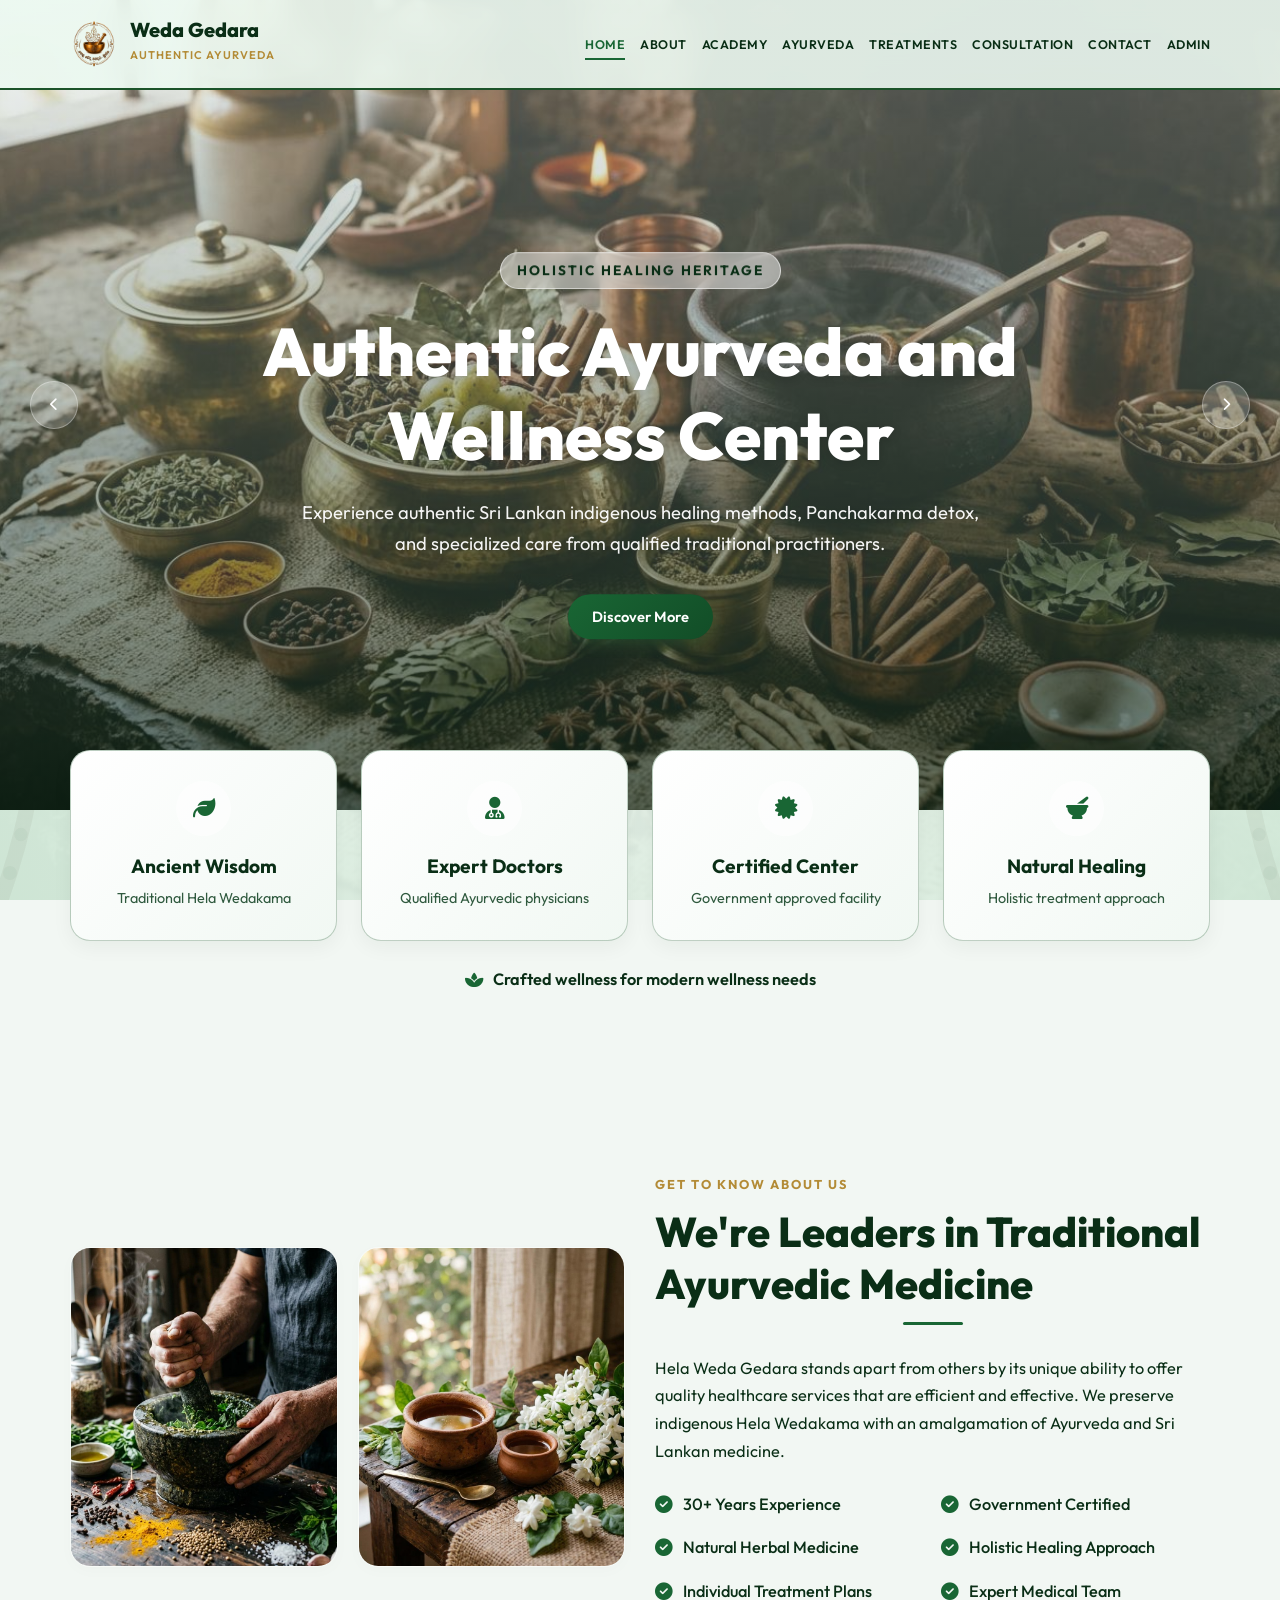
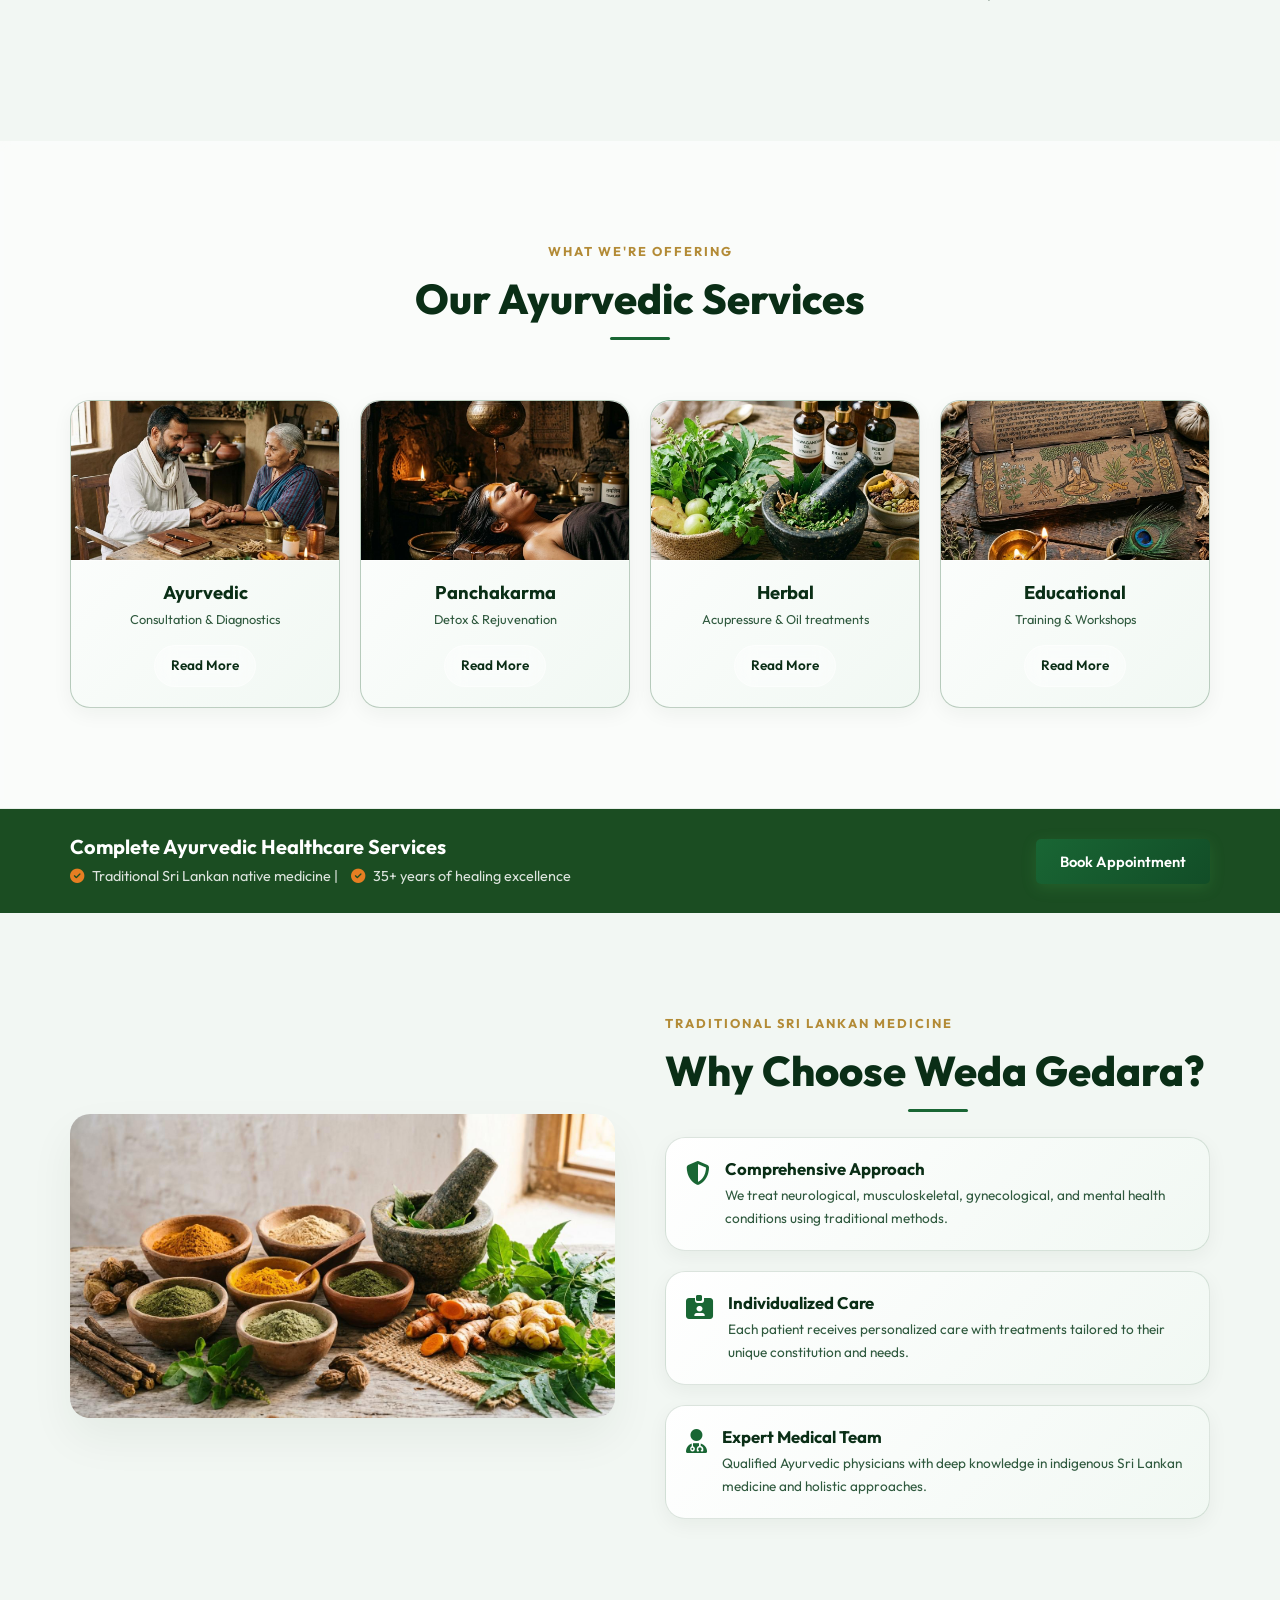
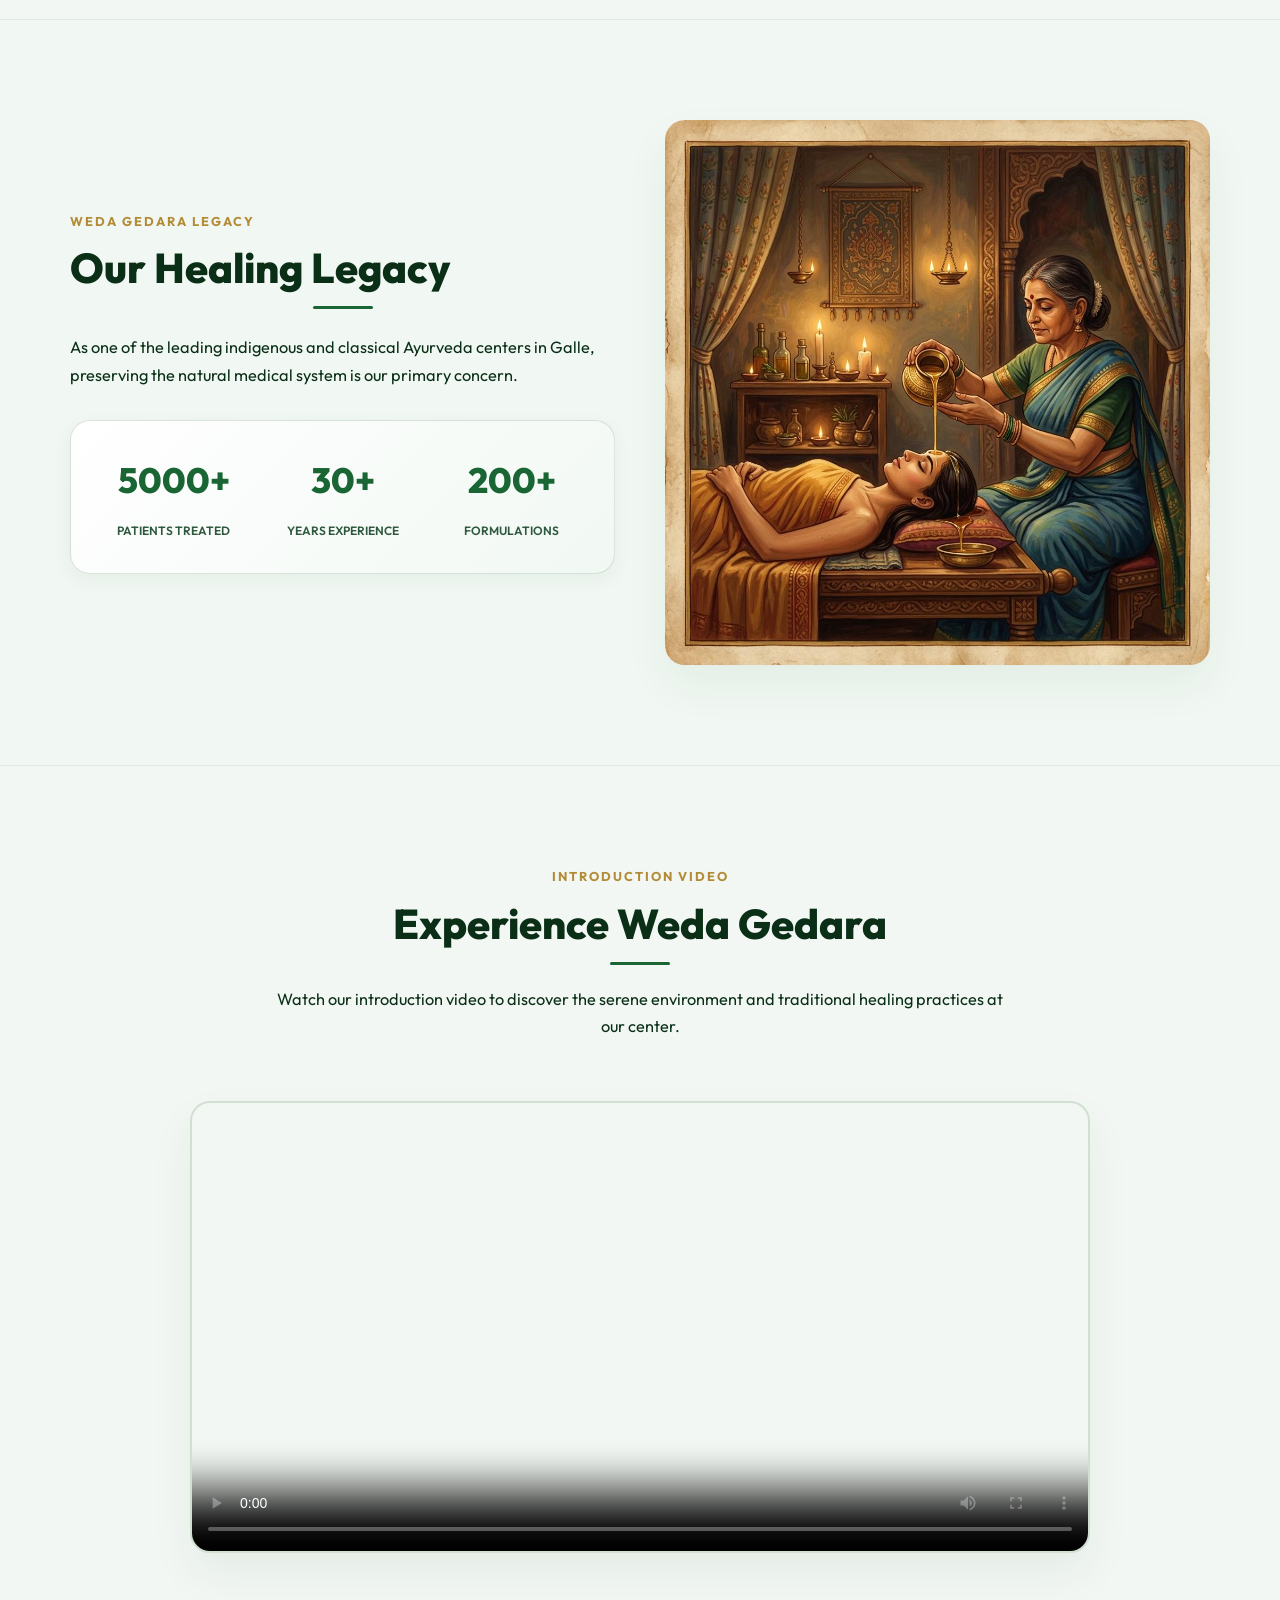
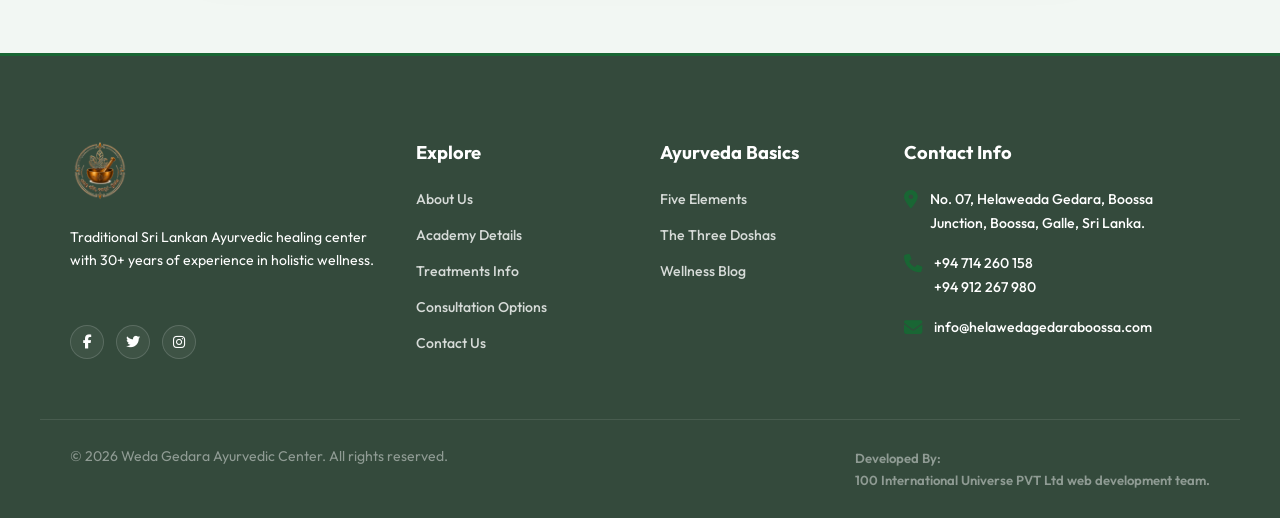
==== commit 4308712b: "Update index.html" ====
--- a/index.html
+++ b/index.html
@@ -279,18 +279,18 @@
         </div>
     </section>
 
-    <!-- Video Story Section (Image 4 Video Loop Integration) -->
-    <section class="container section-padding reveal-on-scroll">
-        <div class="video-promo-section">
-            <video autoplay loop muted playsinline class="promo-video-bg">
-                <source src="https://assets.mixkit.co/videos/preview/mixkit-forest-stream-in-the-sunlight-529-large.mp4" type="video/mp4">
+    <!-- Introduction Video Section -->
+    <section class="container section-padding reveal-on-scroll" style="text-align: center;">
+        <div class="section-header">
+            <span class="tagline">Introduction Video</span>
+            <h2>Experience Weda Gedara</h2>
+            <p>Watch our introduction video to discover the serene environment and traditional healing practices at our center.</p>
+        </div>
+        <div style="max-width: 900px; margin: 30px auto 0 auto; border-radius: var(--radius-md); overflow: hidden; box-shadow: var(--shadow-lg); border: 2px solid rgba(27, 94, 32, 0.15);">
+            <video controls poster="images/video_thumbnail.jpg" style="width: 100%; display: block; outline: none;">
+                <source src="images/Introduction Video.mp4" type="video/mp4">
                 Your browser does not support the video tag.
             </video>
-            <div class="video-promo-content">
-                <h2>Traditional Medicine for Modern Wellness Needs</h2>
-                <p style="margin-bottom: 25px;">Experience the calming essence of nature-based healing therapies.</p>
-                <a href="pages/contact/contact.html" class="btn btn-primary">Contact Us</a>
-            </div>
         </div>
     </section>
 
@@ -301,7 +301,7 @@
                 <img src="images/footerlogo.png" alt="Weda Gedara Logo" style="max-height: 60px; width: auto; align-self: start; margin-bottom: 10px;">
                 <p>Traditional Sri Lankan Ayurvedic healing center with 30+ years of experience in holistic wellness.</p>
                 <div class="footer-socials">
-                    <a href="#" class="social-icon" aria-label="Facebook"><i class="fab fa-facebook-f"></i></a>
+                    <a href="https://web.facebook.com/profile.php?id=61589697892646" target="_blank" class="social-icon" aria-label="Facebook"><i class="fab fa-facebook-f"></i></a>
                     <a href="#" class="social-icon" aria-label="Twitter"><i class="fab fa-twitter"></i></a>
                     <a href="#" class="social-icon" aria-label="Instagram"><i class="fab fa-instagram"></i></a>
                 </div>
--- a/css/style.css
+++ b/css/style.css
@@ -1,22 +1,20 @@
-/* ==========================================================================
-   HELA WEDA GEDARA - STYLE SYSTEM (LIGHT GREEN FROSTED GLASSMORPHISM EDITION)
-   ========================================================================== */
-
 /* Google Fonts Import */
 @import url('https://fonts.googleapis.com/css2?family=Outfit:wght@300;400;500;600;700;800;900&family=Noto+Sans+Sinhala:wght@300;400;500;600;700;800&display=swap');
 
 :root {
-    /* Color Tokens (Solid Herbal Green & High Contrast White Palette) */
-    --primary: #0a2111;          /* Deep herbal black-green for solid text legibility */
-    --primary-light: #1b5329;    /* Rich green highlights & active links */
-    --accent: #2e7d32;           /* Solid herbal accent green */
-    --accent-light: #edf5ef;     /* Solid soft green highlights background */
+    /* Color Tokens (Solid Herbal Green, Saffron Gold & Warm Parchment Palette) */
+    --primary: #0a2e16;          /* Deep traditional forest green */
+    --primary-light: #124d27;    /* Rich herbal green highlights */
+    --accent: #196634;           /* Medium traditional green */
+    --accent-light: #f1f8f3;     /* Soft green wash background */
+    --gold: #b38b36;             /* Traditional temple gold/saffron highlight */
+    --gold-light: #fbf8f0;       /* Warm parchment cream background */
     --white: #ffffff;
-    --bg-light: #f4f8f5;         /* Soft solid light-green background */
-    --card-bg: #ffffff;          /* Solid pure white card background for maximum contrast */
-    --text-dark: #0a2111;        /* Deep readable solid dark-green text */
-    --text-muted: #3c5443;       /* Solid medium-green details */
-    --border-color: rgba(27, 83, 41, 0.16); /* Solid clean borders */
+    --bg-light: #f5f9f6;         /* Soft solid light-green background */
+    --card-bg: #ffffff;          /* Solid pure white card background */
+    --text-dark: #0a2e16;        /* Deep readable forest green text */
+    --text-muted: #2f593e;       /* Traditional medium-green details */
+    --border-color: rgba(18, 77, 39, 0.22); /* Warm herbal green borders */
     
     /* Layout/Spacing Tokens */
     --header-height: 90px;
@@ -27,11 +25,11 @@
     --radius-lg: 32px;
     
     /* Shadows */
-    --shadow-sm: 0 4px 15px rgba(18, 43, 28, 0.02);
-    --shadow-md: 0 10px 30px rgba(18, 43, 28, 0.04);
-    --shadow-lg: 0 20px 45px rgba(18, 43, 28, 0.06);
-    
-    /* Fonts matching Forest Theme */
+    --shadow-sm: 0 4px 15px rgba(10, 46, 22, 0.02);
+    --shadow-md: 0 10px 30px rgba(10, 46, 22, 0.04);
+    --shadow-lg: 0 20px 45px rgba(10, 46, 22, 0.06);
+    
+    /* Fonts matching original specifications */
     --font-heading: 'Outfit', sans-serif;
     --font-body: 'Outfit', sans-serif;
     --font-sinhala: 'Noto Sans Sinhala', 'Outfit', sans-serif;
@@ -58,11 +56,11 @@
 body {
     font-family: var(--font-body);
     font-size: 1.02rem;
-    background-color: #f5f8f6;
+    background-color: #f2f7f3;
     color: var(--text-dark);
     line-height: 1.7;
-    /* Soft faint parchment paper backdrop - reduced opacity on image */
-    background-image: radial-gradient(circle at 50% 50%, rgba(247, 251, 248, 0.96) 0%, rgba(235, 245, 238, 0.98) 100%), url('../images/hero1.jpg');
+    /* Richer traditional herbal green & warm parchment backdrop */
+    background-image: radial-gradient(circle at 50% 50%, rgba(243, 249, 245, 0.95) 0%, rgba(212, 236, 219, 0.97) 100%), url('../images/hero1.jpg');
     background-size: cover;
     background-position: center;
     background-attachment: fixed;
@@ -148,7 +146,7 @@
     text-transform: uppercase;
     font-size: 0.8rem;
     letter-spacing: 2px;
-    color: var(--accent);
+    color: var(--gold);
     margin-bottom: 10px;
     display: block;
     font-weight: 700;
@@ -191,13 +189,14 @@
 }
 
 .btn-primary {
-    background-color: var(--accent);
-    color: var(--white);
+    background-image: linear-gradient(135deg, var(--accent) 0%, var(--primary-light) 100%) !important;
+    color: var(--white) !important;
     box-shadow: 0 4px 15px rgba(76, 175, 80, 0.2);
 }
 
 .btn-primary:hover {
-    background-color: var(--primary);
+    background-image: linear-gradient(135deg, var(--primary-light) 0%, var(--primary) 100%) !important;
+    color: var(--white) !important;
     transform: translateY(-2px);
     box-shadow: 0 6px 20px rgba(18, 43, 28, 0.25);
 }
@@ -227,7 +226,7 @@
     left: 0;
     width: 100%;
     height: var(--header-height);
-    background-image: linear-gradient(rgba(255, 255, 255, 0.88), rgba(255, 255, 255, 0.88)), url('../images/ayurveda_artwork.jpg') !important;
+    background-image: linear-gradient(rgba(235, 248, 240, 0.9), rgba(235, 248, 240, 0.9)), url('../images/ayurveda_artwork.jpg') !important;
     background-size: cover !important;
     background-position: center !important;
     backdrop-filter: blur(15px) !important;
@@ -239,7 +238,7 @@
 
 .site-header.scrolled {
     height: 75px;
-    background-image: linear-gradient(rgba(255, 255, 255, 0.94), rgba(255, 255, 255, 0.94)), url('../images/ayurveda_artwork.jpg') !important;
+    background-image: linear-gradient(rgba(230, 246, 236, 0.96), rgba(230, 246, 236, 0.96)), url('../images/ayurveda_artwork.jpg') !important;
     box-shadow: 0 4px 20px rgba(10, 35, 18, 0.08) !important;
 }
 
@@ -273,7 +272,7 @@
 
 .logo-text span {
     font-size: 0.7rem;
-    color: var(--accent); /* Light-green logo highlights */
+    color: var(--gold); /* Traditional gold logo highlights */
     letter-spacing: 1px;
     text-transform: uppercase;
     font-weight: 600;
@@ -350,7 +349,7 @@
     right: -100%;
     width: 300px;
     height: 100vh;
-    background-color: rgba(255, 255, 255, 0.75);
+    background-color: rgba(235, 248, 240, 0.92);
     backdrop-filter: blur(25px);
     -webkit-backdrop-filter: blur(25px);
     box-shadow: var(--shadow-lg);
@@ -523,20 +522,20 @@
    ========================================================================== */
 
 .feature-card, 
-.service-card, 
-.selector-card-box, 
-.course-detail-pane, 
-.rates-table-wrapper, 
-.appointment-card, 
-.blog-card, 
-.why-choose-card,
-.counters-grid {
-    background: #ffffff !important; /* Solid pure white background for maximum text contrast */
-    border: 1px solid rgba(27, 83, 41, 0.18) !important;
-    box-shadow: 0 6px 20px rgba(10, 33, 17, 0.05) !important;
-    backdrop-filter: none !important;
-    -webkit-backdrop-filter: none !important;
-}
+    .service-card, 
+    .selector-card-box, 
+    .course-detail-pane, 
+    .rates-table-wrapper, 
+    .appointment-card, 
+    .blog-card, 
+    .why-choose-card,
+    .counters-grid {
+        background: linear-gradient(135deg, #ffffff 0%, #f1f8f3 100%) !important; /* Soft green watercolor card backdrop */
+        border: 1px solid rgba(27, 83, 41, 0.28) !important;
+        box-shadow: 0 6px 20px rgba(10, 33, 17, 0.05) !important;
+        backdrop-filter: none !important;
+        -webkit-backdrop-filter: none !important;
+    }
 
 /* ==========================================================================
    FEATURES / BADGES CARDS
@@ -894,9 +893,16 @@
 
 .course-selector-grid {
     display: grid;
-    grid-template-columns: repeat(2, 1fr);
-    gap: 40px;
-    margin-bottom: 50px;
+    grid-template-columns: 1fr;
+    gap: 20px;
+    margin-bottom: 30px;
+}
+@media (min-width: 768px) {
+    .course-selector-grid {
+        grid-template-columns: repeat(2, 1fr);
+        gap: 40px;
+        margin-bottom: 50px;
+    }
 }
 
 .selector-card-box {
@@ -909,21 +915,41 @@
 
 .selector-card-box:hover, .selector-card-box.active {
     border-color: var(--accent) !important;
-    transform: translateY(-4px);
-    background-color: rgba(255, 255, 255, 0.65) !important;
+    transform: translateY(-8px) scale(1.02);
+    background-color: rgba(255, 255, 255, 0.75) !important;
+    box-shadow: 0 15px 35px rgba(10, 46, 22, 0.08) !important;
+}
+
+.language-content {
+    animation: tabFadeInUp 0.5s cubic-bezier(0.25, 0.46, 0.45, 0.94) forwards;
+}
+
+@keyframes tabFadeInUp {
+    0% {
+        opacity: 0;
+        transform: translateY(15px);
+    }
+    100% {
+        opacity: 1;
+        transform: translateY(0);
+    }
 }
 
 .selector-card-box .icon-box {
     width: 65px;
     height: 65px;
     border-radius: 50%;
-    background-color: rgba(255, 255, 255, 0.6);
-    color: var(--accent);
+    background-color: var(--primary-light);
+    color: var(--white) !important;
     display: flex;
     align-items: center;
     justify-content: center;
     font-size: 1.8rem;
     margin: 0 auto 20px;
+}
+
+.selector-card-box .icon-box i {
+    color: var(--white) !important;
 }
 
 .selector-card-box h3 {
@@ -946,7 +972,12 @@
 .course-detail-pane {
     display: none;
     border-radius: var(--radius-md);
-    padding: 45px;
+    padding: 15px;
+}
+@media (min-width: 768px) {
+    .course-detail-pane {
+        padding: 45px;
+    }
 }
 
 .course-detail-pane.active {
@@ -976,71 +1007,72 @@
     border: 1px solid rgba(255, 255, 255, 0.45);
 }
 
-.course-meta-item i {
-    font-size: 1.4rem;
-    color: var(--accent);
-}
-
-.course-meta-item h4 {
-    font-size: 0.85rem;
-    margin: 0;
-    color: var(--text-muted);
-}
-
-.course-meta-item p {
-    font-size: 1.05rem;
-    font-weight: 700;
-    margin: 0;
-    color: var(--primary);
-}
-
-.course-outline h3 {
-    margin-top: 40px;
-    border-left: 4px solid var(--accent);
-    padding-left: 15px;
-    font-weight: 700;
-}
-
-.outline-accordion {
-    margin-top: 20px;
-}
-
-.accordion-item {
-    border-bottom: 1px solid rgba(255, 255, 255, 0.35);
-    padding: 16px 0;
-}
-
-.accordion-header {
-    display: flex;
-    align-items: center;
-    justify-content: space-between;
-    cursor: pointer;
-}
-
-.accordion-header h4 {
-    margin: 0;
-    font-size: 1.1rem;
-    font-weight: 700;
-    color: var(--primary);
-}
-
-.accordion-header i {
-    transition: transform 0.3s ease;
-}
-
-.accordion-item.open .accordion-header i {
-    transform: rotate(180deg);
-}
-
-.accordion-body {
-    display: none;
-    padding-top: 15px;
-    color: var(--text-muted);
-    font-size: 0.95rem;
-}
-
-.accordion-item.open .accordion-body {
-    display: block;
+.course-info-layout {
+    display: grid;
+    grid-template-columns: 1fr;
+    gap: 30px;
+}
+@media (min-width: 992px) {
+    .course-info-layout {
+        grid-template-columns: 2fr 1fr;
+        gap: 45px;
+    }
+}
+
+.course-meta-grid {
+    display: grid;
+    grid-template-columns: 1fr;
+    gap: 15px;
+    margin: 20px 0;
+}
+@media (min-width: 576px) {
+    .course-meta-grid {
+        grid-template-columns: repeat(2, 1fr);
+        gap: 20px;
+        margin: 30px 0;
+    }
+}
+
+/* Custom Responsive Grids for Academy Content */
+.responsive-grid-two-col {
+    display: grid;
+    grid-template-columns: 1fr;
+    gap: 20px;
+    margin-bottom: 30px;
+}
+@media (min-width: 768px) {
+    .responsive-grid-two-col {
+        grid-template-columns: 1.2fr 1fr;
+        gap: 30px;
+        margin-bottom: 50px;
+    }
+}
+
+.responsive-grid-equal-two {
+    display: grid;
+    grid-template-columns: 1fr;
+    gap: 20px;
+    margin-bottom: 30px;
+}
+@media (min-width: 768px) {
+    .responsive-grid-equal-two {
+        grid-template-columns: repeat(2, 1fr);
+        gap: 20px;
+        margin-bottom: 50px;
+    }
+}
+
+.responsive-grid-syllabus {
+    display: grid;
+    grid-template-columns: 1fr;
+    gap: 12px;
+    margin-bottom: 30px;
+}
+@media (min-width: 576px) {
+    .responsive-grid-syllabus {
+        grid-template-columns: repeat(2, 1fr);
+        gap: 12px;
+    }
 }
 
 /* ==========================================================================
@@ -1510,8 +1542,14 @@
         gap: 15px;
     }
     
-    .rates-table {
-        min-width: 550px !important;
+    .rates-table th {
+        padding: 10px 8px !important;
+        font-size: 0.85rem !important;
+    }
+    
+    .rates-table td {
+        padding: 10px 8px !important;
+        font-size: 0.82rem !important;
     }
     
     .logo-img {
@@ -1706,7 +1744,7 @@
 }
 
 .service-card:hover, .feature-card:hover, .blog-card:hover, .selector-card-box:hover {
-    transform: translateY(-8px) scale(1.01) !important;
+    transform: translateY(-8px) scale(1.02);
     border-color: rgba(72, 155, 96, 0.8) !important;
     box-shadow: 0 0 25px rgba(72, 155, 96, 0.35) !important; /* Elegant neon lighting glow effect */
 }
@@ -1731,4 +1769,104 @@
     animation: soft-glow 3s infinite ease-in-out !important;
 }
 
-
+@media (min-width: 600px) {
+    .instructor-qualification-item {
+        white-space: nowrap;
+    }
+}
+
+/* Restored Meta & Accordion Styles */
+.course-meta-item i {
+    font-size: 1.4rem;
+    color: var(--white) !important;
+}
+
+.course-meta-item h4 {
+    font-size: 0.85rem;
+    margin: 0;
+    color: var(--text-muted);
+}
+
+.course-meta-item p {
+    font-size: 1.05rem;
+    font-weight: 700;
+    margin: 0;
+    color: var(--primary);
+}
+
+.course-outline h3 {
+    margin-top: 40px;
+    border-left: 4px solid var(--accent);
+    padding-left: 15px;
+    font-weight: 700;
+}
+
+.outline-accordion {
+    margin-top: 20px;
+}
+
+.accordion-item {
+    border-bottom: 1px solid rgba(255, 255, 255, 0.35);
+    padding: 16px 0;
+}
+
+.accordion-header {
+    display: flex;
+    align-items: center;
+    justify-content: space-between;
+    cursor: pointer;
+}
+
+.accordion-header h4 {
+    margin: 0;
+    font-size: 1.1rem;
+    font-weight: 700;
+    color: var(--primary);
+}
+
+.accordion-header i {
+    transition: transform 0.3s ease;
+}
+
+.accordion-item.open .accordion-header i {
+    transform: rotate(180deg);
+}
+
+.accordion-body {
+    display: none;
+    padding-top: 15px;
+    color: var(--text-muted);
+    font-size: 0.95rem;
+}
+
+.accordion-item.open .accordion-body {
+    display: block;
+}
+
+/* Responsive accredited section grid */
+.accredited-section-layout {
+    display: flex;
+    flex-direction: column-reverse;
+    gap: 30px;
+    align-items: center;
+}
+
+.accredited-section-layout img {
+    width: 100%;
+    max-width: 550px;
+    height: auto;
+    border-radius: var(--radius-md);
+    box-shadow: var(--shadow-lg);
+}
+
+@media (min-width: 768px) {
+    .accredited-section-layout {
+        flex-direction: row;
+        gap: 50px;
+    }
+    .accredited-section-layout > div {
+        flex: 1;
+    }
+}
+
+
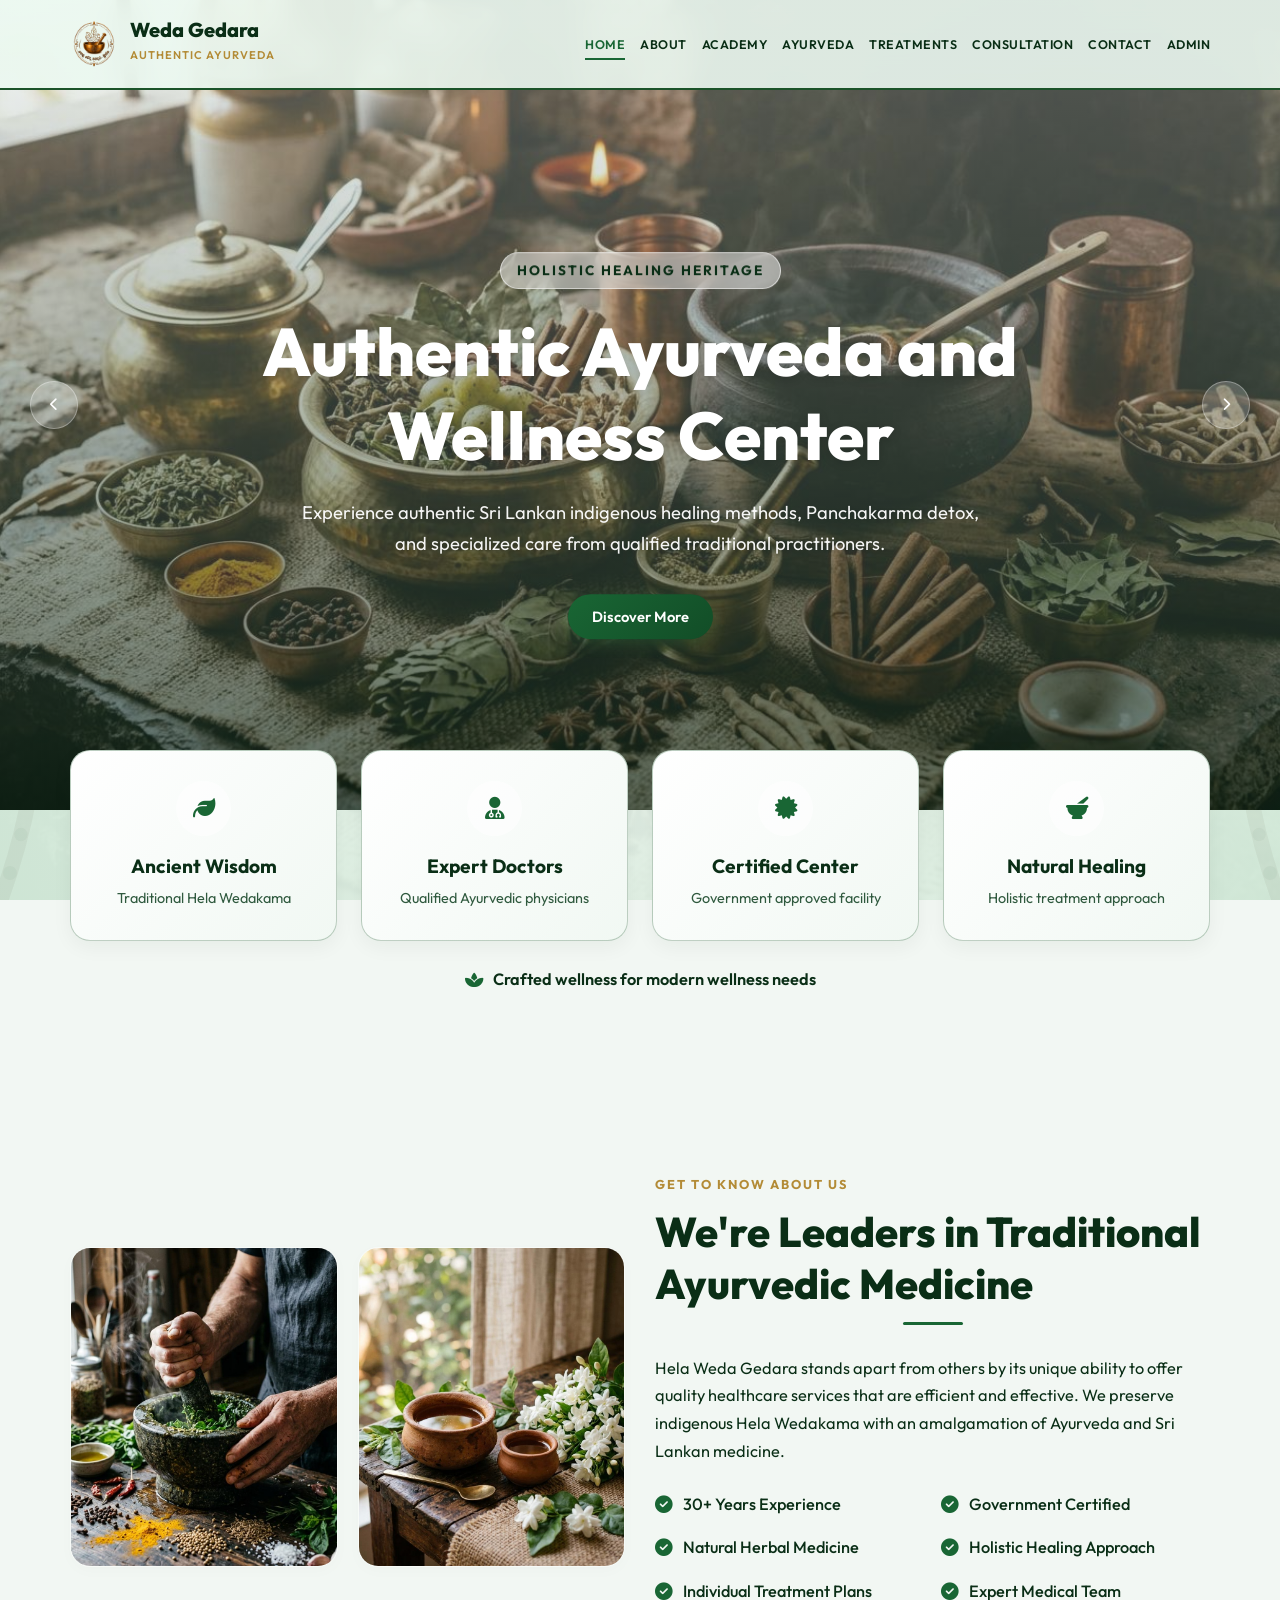
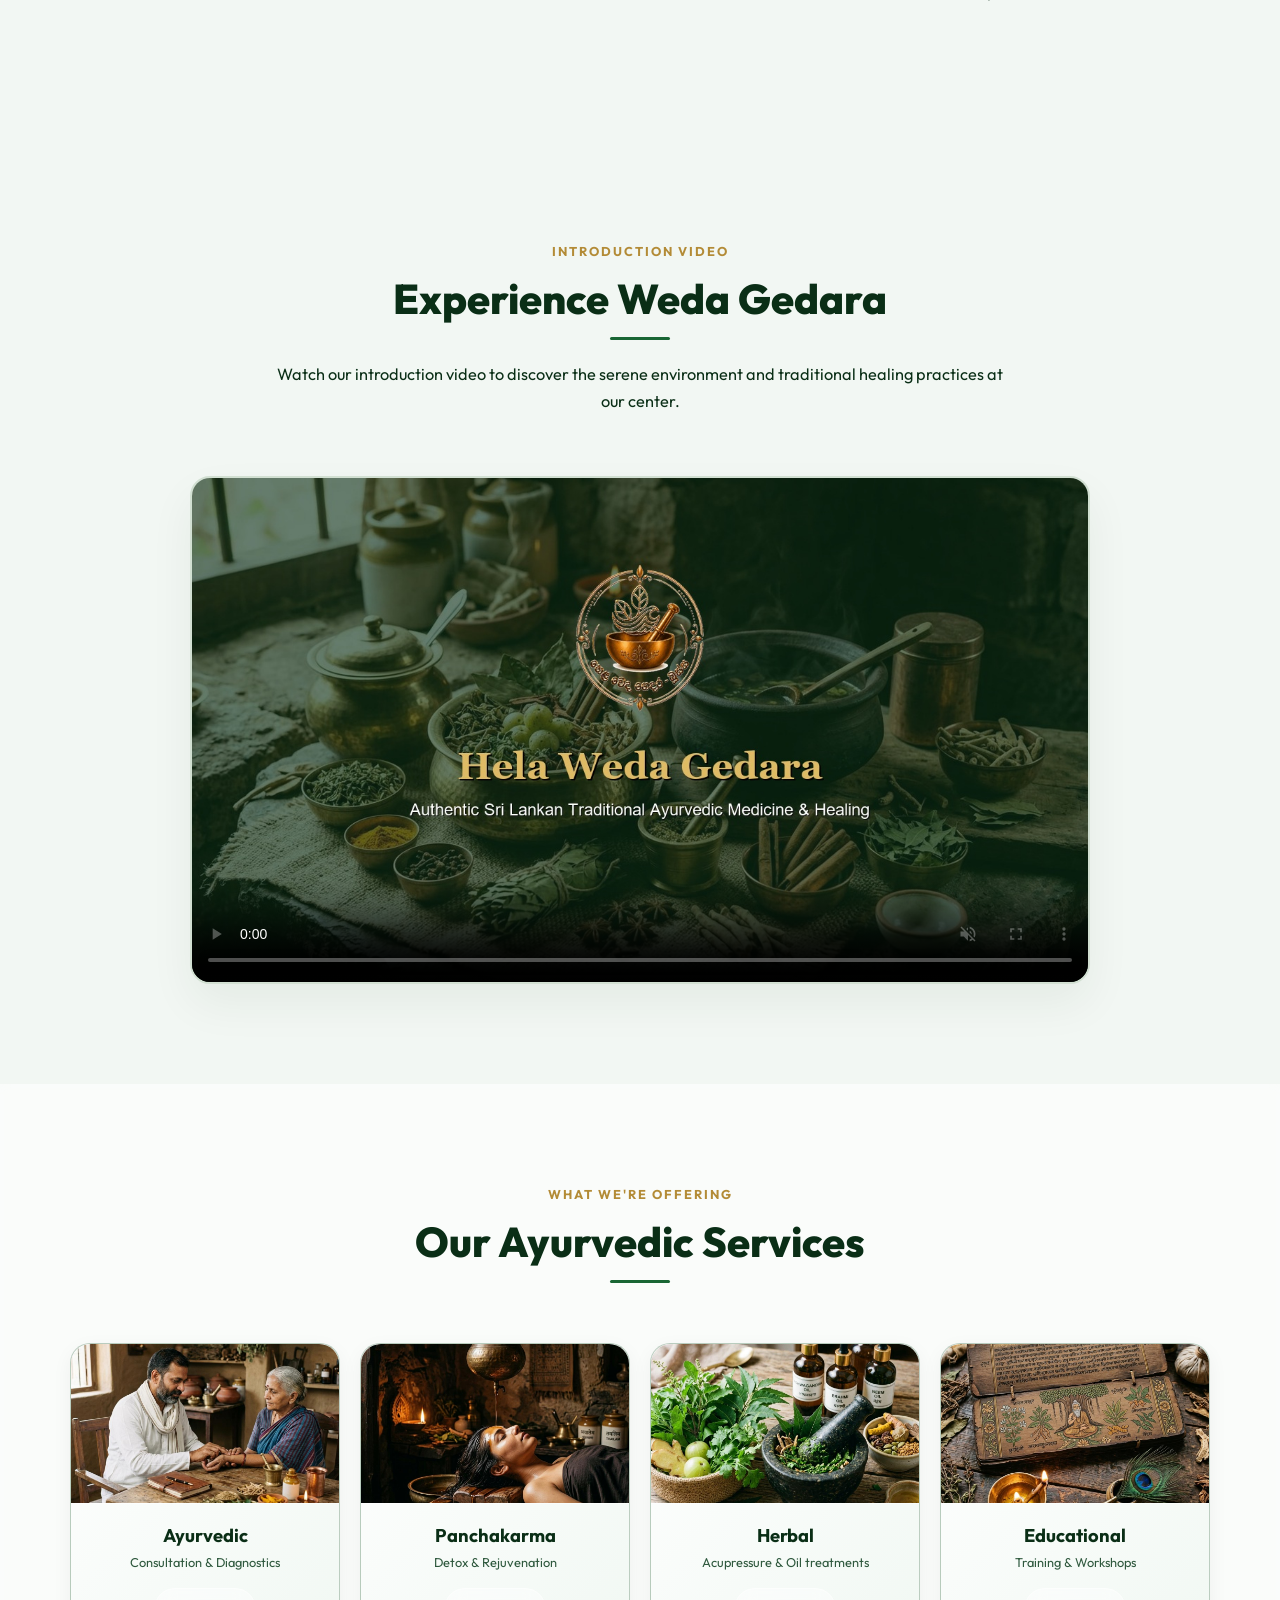
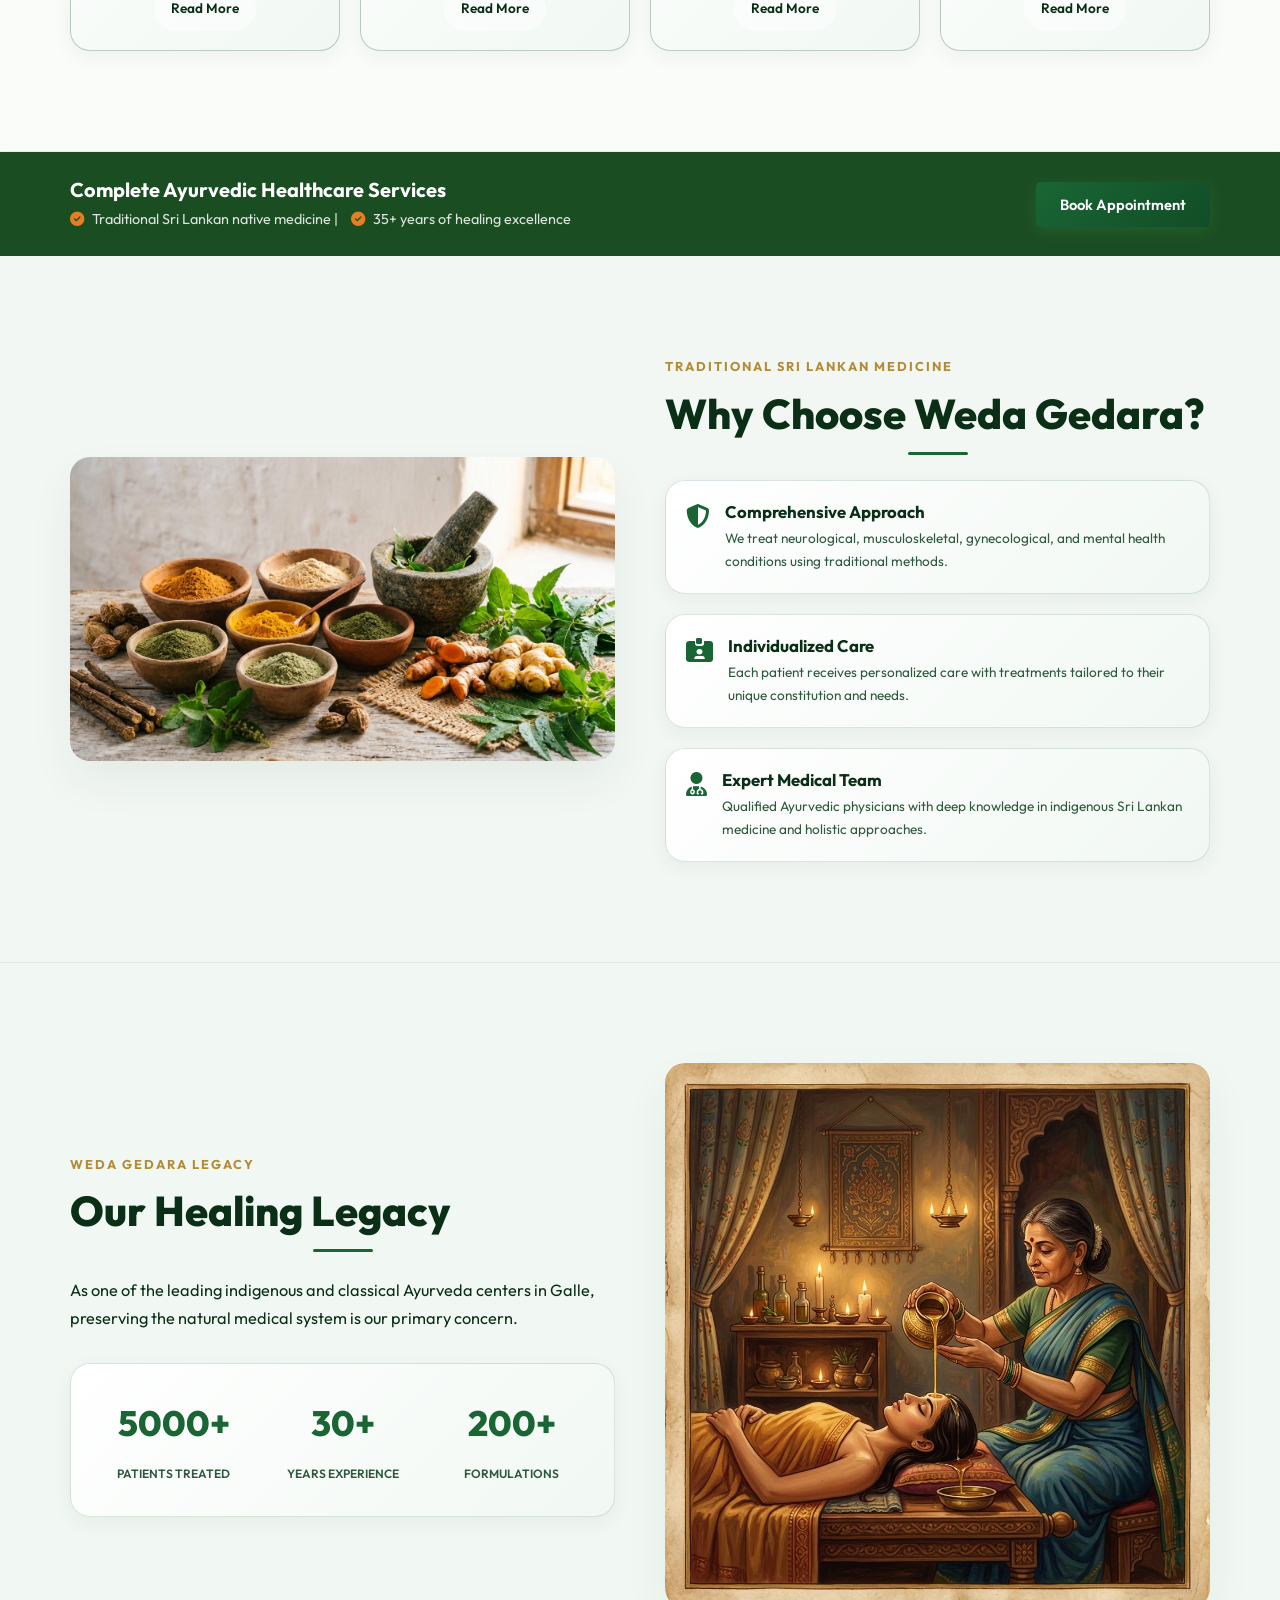
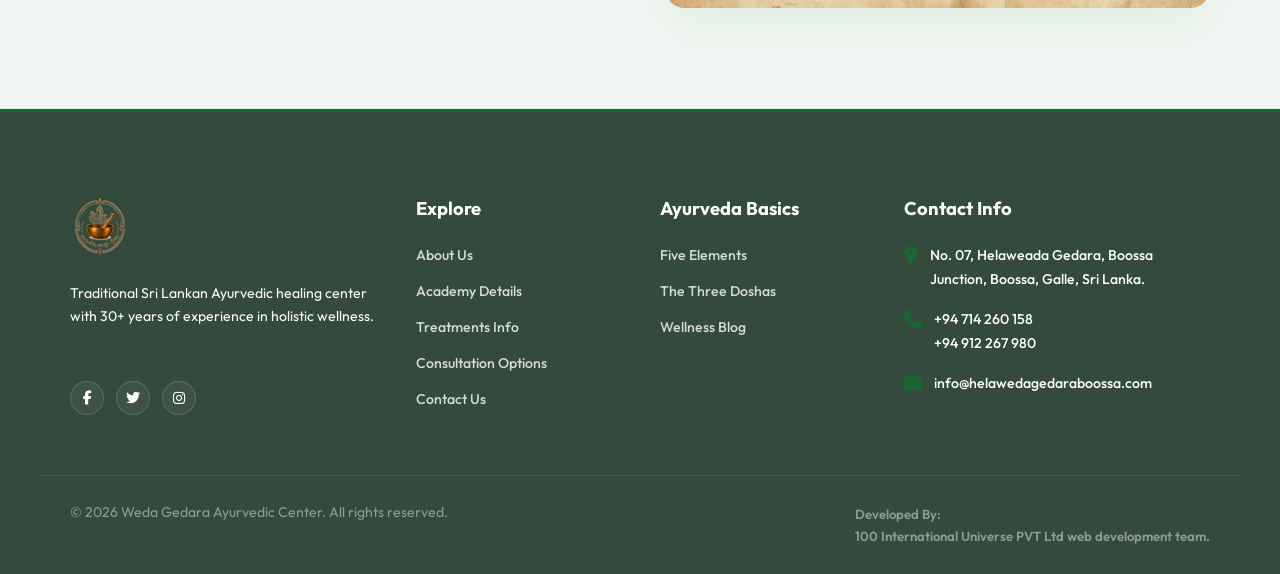
==== commit 9fa085fc: "Update index.html" ====
--- a/index.html
+++ b/index.html
@@ -148,6 +148,21 @@
         </div>
     </section>
 
+    <!-- Introduction Video Section (Autoplay Muted with Controls) -->
+    <section class="container section-padding reveal-on-scroll" style="text-align: center;">
+        <div class="section-header">
+            <span class="tagline">Introduction Video</span>
+            <h2>Experience Weda Gedara</h2>
+            <p>Watch our introduction video to discover the serene environment and traditional healing practices at our center.</p>
+        </div>
+        <div style="max-width: 900px; margin: 30px auto 0 auto; border-radius: var(--radius-md); overflow: hidden; box-shadow: var(--shadow-lg); border: 2px solid rgba(27, 94, 32, 0.15);">
+            <video autoplay loop muted playsinline controls poster="images/video_thumbnail.jpg" style="width: 100%; display: block; outline: none;">
+                <source src="images/Introduction Video.mp4" type="video/mp4">
+                Your browser does not support the video tag.
+            </video>
+        </div>
+    </section>
+
     <!-- Services Overview Section (Image 2 Badge cut-off resolved) -->
     <section class="section-padding reveal-on-scroll" style="background-color: rgba(255,255,255,0.6); backdrop-filter: blur(5px); border-bottom: 1px solid rgba(27, 94, 32, 0.08);">
         <div class="container">
@@ -276,21 +291,6 @@
             <div class="about-images" style="display: block;">
                 <img src="images/ayurveda_heals.jpg" alt="Ayurveda Heals" style="border-radius: var(--radius-md); box-shadow: var(--shadow-lg); width: 100%;">
             </div>
-        </div>
-    </section>
-
-    <!-- Introduction Video Section -->
-    <section class="container section-padding reveal-on-scroll" style="text-align: center;">
-        <div class="section-header">
-            <span class="tagline">Introduction Video</span>
-            <h2>Experience Weda Gedara</h2>
-            <p>Watch our introduction video to discover the serene environment and traditional healing practices at our center.</p>
-        </div>
-        <div style="max-width: 900px; margin: 30px auto 0 auto; border-radius: var(--radius-md); overflow: hidden; box-shadow: var(--shadow-lg); border: 2px solid rgba(27, 94, 32, 0.15);">
-            <video controls poster="images/video_thumbnail.jpg" style="width: 100%; display: block; outline: none;">
-                <source src="images/Introduction Video.mp4" type="video/mp4">
-                Your browser does not support the video tag.
-            </video>
         </div>
     </section>
 
